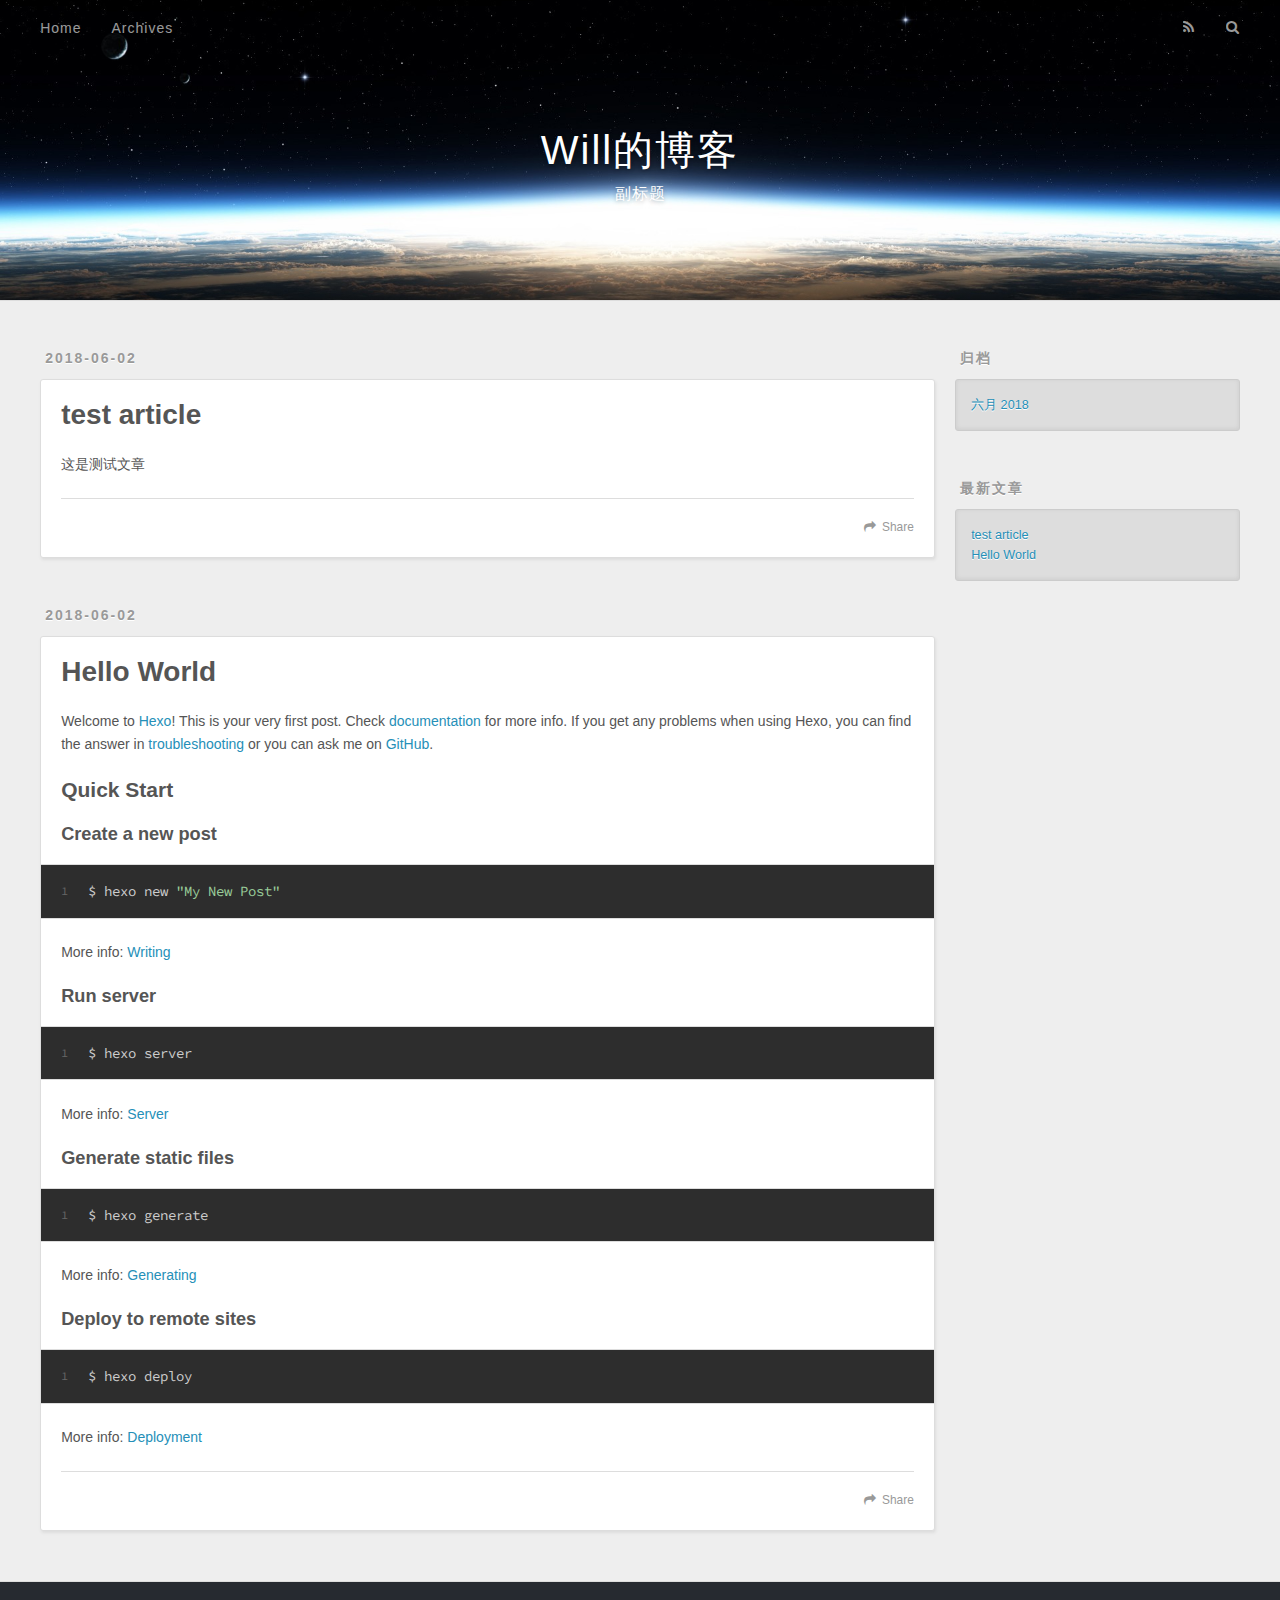
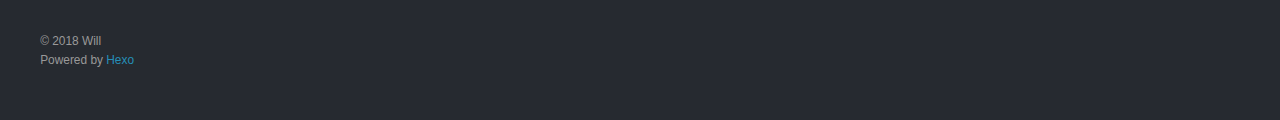
==== index.html @ 6922b7fe "Site updated: 2018-06-02 14:20:09" ====
<!DOCTYPE html>
<html>
<head>
  <meta charset="utf-8">
  
  <title>Will的博客</title>
  <meta name="viewport" content="width=device-width, initial-scale=1, maximum-scale=1">
  <meta name="description" content="网页描述">
<meta property="og:type" content="website">
<meta property="og:title" content="Will的博客">
<meta property="og:url" content="http://yoursite.com/index.html">
<meta property="og:site_name" content="Will的博客">
<meta property="og:description" content="网页描述">
<meta property="og:locale" content="zh-CN">
<meta name="twitter:card" content="summary">
<meta name="twitter:title" content="Will的博客">
<meta name="twitter:description" content="网页描述">
  
    <link rel="alternate" href="/atom.xml" title="Will的博客" type="application/atom+xml">
  
  
    <link rel="icon" href="/favicon.png">
  
  
    <link href="//fonts.googleapis.com/css?family=Source+Code+Pro" rel="stylesheet" type="text/css">
  
  <link rel="stylesheet" href="/css/style.css">
  

</head>

<body>
  <div id="container">
    <div id="wrap">
      <header id="header">
  <div id="banner"></div>
  <div id="header-outer" class="outer">
    <div id="header-title" class="inner">
      <h1 id="logo-wrap">
        <a href="/" id="logo">Will的博客</a>
      </h1>
      
        <h2 id="subtitle-wrap">
          <a href="/" id="subtitle">副标题</a>
        </h2>
      
    </div>
    <div id="header-inner" class="inner">
      <nav id="main-nav">
        <a id="main-nav-toggle" class="nav-icon"></a>
        
          <a class="main-nav-link" href="/">Home</a>
        
          <a class="main-nav-link" href="/archives">Archives</a>
        
      </nav>
      <nav id="sub-nav">
        
          <a id="nav-rss-link" class="nav-icon" href="/atom.xml" title="RSS Feed"></a>
        
        <a id="nav-search-btn" class="nav-icon" title="搜索"></a>
      </nav>
      <div id="search-form-wrap">
        <form action="//google.com/search" method="get" accept-charset="UTF-8" class="search-form"><input type="search" name="q" class="search-form-input" placeholder="Search"><button type="submit" class="search-form-submit">&#xF002;</button><input type="hidden" name="sitesearch" value="http://yoursite.com"></form>
      </div>
    </div>
  </div>
</header>
      <div class="outer">
        <section id="main">
  
    <article id="post-test-article" class="article article-type-post" itemscope itemprop="blogPost">
  <div class="article-meta">
    <a href="/2018/06/02/test-article/" class="article-date">
  <time datetime="2018-06-02T06:15:13.000Z" itemprop="datePublished">2018-06-02</time>
</a>
    
  </div>
  <div class="article-inner">
    
    
      <header class="article-header">
        
  
    <h1 itemprop="name">
      <a class="article-title" href="/2018/06/02/test-article/">test article</a>
    </h1>
  

      </header>
    
    <div class="article-entry" itemprop="articleBody">
      
        <p>这是测试文章</p>

      
    </div>
    <footer class="article-footer">
      <a data-url="http://yoursite.com/2018/06/02/test-article/" data-id="cjhx08mte0000ugdc5eeyc66e" class="article-share-link">Share</a>
      
      
    </footer>
  </div>
  
</article>


  
    <article id="post-hello-world" class="article article-type-post" itemscope itemprop="blogPost">
  <div class="article-meta">
    <a href="/2018/06/02/hello-world/" class="article-date">
  <time datetime="2018-06-02T03:31:31.994Z" itemprop="datePublished">2018-06-02</time>
</a>
    
  </div>
  <div class="article-inner">
    
    
      <header class="article-header">
        
  
    <h1 itemprop="name">
      <a class="article-title" href="/2018/06/02/hello-world/">Hello World</a>
    </h1>
  

      </header>
    
    <div class="article-entry" itemprop="articleBody">
      
        <p>Welcome to <a href="https://hexo.io/" target="_blank" rel="noopener">Hexo</a>! This is your very first post. Check <a href="https://hexo.io/docs/" target="_blank" rel="noopener">documentation</a> for more info. If you get any problems when using Hexo, you can find the answer in <a href="https://hexo.io/docs/troubleshooting.html" target="_blank" rel="noopener">troubleshooting</a> or you can ask me on <a href="https://github.com/hexojs/hexo/issues" target="_blank" rel="noopener">GitHub</a>.</p>
<h2 id="Quick-Start"><a href="#Quick-Start" class="headerlink" title="Quick Start"></a>Quick Start</h2><h3 id="Create-a-new-post"><a href="#Create-a-new-post" class="headerlink" title="Create a new post"></a>Create a new post</h3><figure class="highlight bash"><table><tr><td class="gutter"><pre><span class="line">1</span><br></pre></td><td class="code"><pre><span class="line">$ hexo new <span class="string">"My New Post"</span></span><br></pre></td></tr></table></figure>
<p>More info: <a href="https://hexo.io/docs/writing.html" target="_blank" rel="noopener">Writing</a></p>
<h3 id="Run-server"><a href="#Run-server" class="headerlink" title="Run server"></a>Run server</h3><figure class="highlight bash"><table><tr><td class="gutter"><pre><span class="line">1</span><br></pre></td><td class="code"><pre><span class="line">$ hexo server</span><br></pre></td></tr></table></figure>
<p>More info: <a href="https://hexo.io/docs/server.html" target="_blank" rel="noopener">Server</a></p>
<h3 id="Generate-static-files"><a href="#Generate-static-files" class="headerlink" title="Generate static files"></a>Generate static files</h3><figure class="highlight bash"><table><tr><td class="gutter"><pre><span class="line">1</span><br></pre></td><td class="code"><pre><span class="line">$ hexo generate</span><br></pre></td></tr></table></figure>
<p>More info: <a href="https://hexo.io/docs/generating.html" target="_blank" rel="noopener">Generating</a></p>
<h3 id="Deploy-to-remote-sites"><a href="#Deploy-to-remote-sites" class="headerlink" title="Deploy to remote sites"></a>Deploy to remote sites</h3><figure class="highlight bash"><table><tr><td class="gutter"><pre><span class="line">1</span><br></pre></td><td class="code"><pre><span class="line">$ hexo deploy</span><br></pre></td></tr></table></figure>
<p>More info: <a href="https://hexo.io/docs/deployment.html" target="_blank" rel="noopener">Deployment</a></p>

      
    </div>
    <footer class="article-footer">
      <a data-url="http://yoursite.com/2018/06/02/hello-world/" data-id="cjhx08mtu0001ugdcpdqzlztc" class="article-share-link">Share</a>
      
      
    </footer>
  </div>
  
</article>


  

</section>
        
          <aside id="sidebar">
  
    

  
    

  
    
  
    
  <div class="widget-wrap">
    <h3 class="widget-title">归档</h3>
    <div class="widget">
      <ul class="archive-list"><li class="archive-list-item"><a class="archive-list-link" href="/archives/2018/06/">六月 2018</a></li></ul>
    </div>
  </div>


  
    
  <div class="widget-wrap">
    <h3 class="widget-title">最新文章</h3>
    <div class="widget">
      <ul>
        
          <li>
            <a href="/2018/06/02/test-article/">test article</a>
          </li>
        
          <li>
            <a href="/2018/06/02/hello-world/">Hello World</a>
          </li>
        
      </ul>
    </div>
  </div>

  
</aside>
        
      </div>
      <footer id="footer">
  
  <div class="outer">
    <div id="footer-info" class="inner">
      &copy; 2018 Will<br>
      Powered by <a href="http://hexo.io/" target="_blank">Hexo</a>
    </div>
  </div>
</footer>
    </div>
    <nav id="mobile-nav">
  
    <a href="/" class="mobile-nav-link">Home</a>
  
    <a href="/archives" class="mobile-nav-link">Archives</a>
  
</nav>
    

<script src="//ajax.googleapis.com/ajax/libs/jquery/2.0.3/jquery.min.js"></script>


  <link rel="stylesheet" href="/fancybox/jquery.fancybox.css">
  <script src="/fancybox/jquery.fancybox.pack.js"></script>


<script src="/js/script.js"></script>

  </div>
</body>
</html>
---- css/style.css ----
body {
  width: 100%;
}
body:before,
body:after {
  content: "";
  display: table;
}
body:after {
  clear: both;
}
html,
body,
div,
span,
applet,
object,
iframe,
h1,
h2,
h3,
h4,
h5,
h6,
p,
blockquote,
pre,
a,
abbr,
acronym,
address,
big,
cite,
code,
del,
dfn,
em,
img,
ins,
kbd,
q,
s,
samp,
small,
strike,
strong,
sub,
sup,
tt,
var,
dl,
dt,
dd,
ol,
ul,
li,
fieldset,
form,
label,
legend,
table,
caption,
tbody,
tfoot,
thead,
tr,
th,
td {
  margin: 0;
  padding: 0;
  border: 0;
  outline: 0;
  font-weight: inherit;
  font-style: inherit;
  font-family: inherit;
  font-size: 100%;
  vertical-align: baseline;
}
body {
  line-height: 1;
  color: #000;
  background: #fff;
}
ol,
ul {
  list-style: none;
}
table {
  border-collapse: separate;
  border-spacing: 0;
  vertical-align: middle;
}
caption,
th,
td {
  text-align: left;
  font-weight: normal;
  vertical-align: middle;
}
a img {
  border: none;
}
input,
button {
  margin: 0;
  padding: 0;
}
input::-moz-focus-inner,
button::-moz-focus-inner {
  border: 0;
  padding: 0;
}
@font-face {
  font-family: FontAwesome;
  font-style: normal;
  font-weight: normal;
  src: url("fonts/fontawesome-webfont.eot?v=#4.0.3");
  src: url("fonts/fontawesome-webfont.eot?#iefix&v=#4.0.3") format("embedded-opentype"), url("fonts/fontawesome-webfont.woff?v=#4.0.3") format("woff"), url("fonts/fontawesome-webfont.ttf?v=#4.0.3") format("truetype"), url("fonts/fontawesome-webfont.svg#fontawesomeregular?v=#4.0.3") format("svg");
}
html,
body,
#container {
  height: 100%;
}
body {
  background: #eee;
  font: 14px "Helvetica Neue", Helvetica, Arial, sans-serif;
  -webkit-text-size-adjust: 100%;
}
.outer {
  max-width: 1220px;
  margin: 0 auto;
  padding: 0 20px;
}
.outer:before,
.outer:after {
  content: "";
  display: table;
}
.outer:after {
  clear: both;
}
.inner {
  display: inline;
  float: left;
  width: 98.33333333333333%;
  margin: 0 0.833333333333333%;
}
.left,
.alignleft {
  float: left;
}
.right,
.alignright {
  float: right;
}
.clear {
  clear: both;
}
#container {
  position: relative;
}
.mobile-nav-on {
  overflow: hidden;
}
#wrap {
  height: 100%;
  width: 100%;
  position: absolute;
  top: 0;
  left: 0;
  -webkit-transition: 0.2s ease-out;
  -moz-transition: 0.2s ease-out;
  -ms-transition: 0.2s ease-out;
  transition: 0.2s ease-out;
  z-index: 1;
  background: #eee;
}
.mobile-nav-on #wrap {
  left: 280px;
}
@media screen and (min-width: 768px) {
  #main {
    display: inline;
    float: left;
    width: 73.33333333333333%;
    margin: 0 0.833333333333333%;
  }
}
.article-date,
.article-category-link,
.archive-year,
.widget-title {
  text-decoration: none;
  text-transform: uppercase;
  letter-spacing: 2px;
  color: #999;
  margin-bottom: 1em;
  margin-left: 5px;
  line-height: 1em;
  text-shadow: 0 1px #fff;
  font-weight: bold;
}
.article-inner,
.archive-article-inner {
  background: #fff;
  -webkit-box-shadow: 1px 2px 3px #ddd;
  box-shadow: 1px 2px 3px #ddd;
  border: 1px solid #ddd;
  border-radius: 3px;
}
.article-entry h1,
.widget h1 {
  font-size: 2em;
}
.article-entry h2,
.widget h2 {
  font-size: 1.5em;
}
.article-entry h3,
.widget h3 {
  font-size: 1.3em;
}
.article-entry h4,
.widget h4 {
  font-size: 1.2em;
}
.article-entry h5,
.widget h5 {
  font-size: 1em;
}
.article-entry h6,
.widget h6 {
  font-size: 1em;
  color: #999;
}
.article-entry hr,
.widget hr {
  border: 1px dashed #ddd;
}
.article-entry strong,
.widget strong {
  font-weight: bold;
}
.article-entry em,
.widget em,
.article-entry cite,
.widget cite {
  font-style: italic;
}
.article-entry sup,
.widget sup,
.article-entry sub,
.widget sub {
  font-size: 0.75em;
  line-height: 0;
  position: relative;
  vertical-align: baseline;
}
.article-entry sup,
.widget sup {
  top: -0.5em;
}
.article-entry sub,
.widget sub {
  bottom: -0.2em;
}
.article-entry small,
.widget small {
  font-size: 0.85em;
}
.article-entry acronym,
.widget acronym,
.article-entry abbr,
.widget abbr {
  border-bottom: 1px dotted;
}
.article-entry ul,
.widget ul,
.article-entry ol,
.widget ol,
.article-entry dl,
.widget dl {
  margin: 0 20px;
  line-height: 1.6em;
}
.article-entry ul ul,
.widget ul ul,
.article-entry ol ul,
.widget ol ul,
.article-entry ul ol,
.widget ul ol,
.article-entry ol ol,
.widget ol ol {
  margin-top: 0;
  margin-bottom: 0;
}
.article-entry ul,
.widget ul {
  list-style: disc;
}
.article-entry ol,
.widget ol {
  list-style: decimal;
}
.article-entry dt,
.widget dt {
  font-weight: bold;
}
#header {
  height: 300px;
  position: relative;
  border-bottom: 1px solid #ddd;
}
#header:before,
#header:after {
  content: "";
  position: absolute;
  left: 0;
  right: 0;
  height: 40px;
}
#header:before {
  top: 0;
  background: -webkit-linear-gradient(rgba(0,0,0,0.2), transparent);
  background: -moz-linear-gradient(rgba(0,0,0,0.2), transparent);
  background: -ms-linear-gradient(rgba(0,0,0,0.2), transparent);
  background: linear-gradient(rgba(0,0,0,0.2), transparent);
}
#header:after {
  bottom: 0;
  background: -webkit-linear-gradient(transparent, rgba(0,0,0,0.2));
  background: -moz-linear-gradient(transparent, rgba(0,0,0,0.2));
  background: -ms-linear-gradient(transparent, rgba(0,0,0,0.2));
  background: linear-gradient(transparent, rgba(0,0,0,0.2));
}
#header-outer {
  height: 100%;
  position: relative;
}
#header-inner {
  position: relative;
  overflow: hidden;
}
#banner {
  position: absolute;
  top: 0;
  left: 0;
  width: 100%;
  height: 100%;
  background: url("images/banner.jpg") center #000;
  -webkit-background-size: cover;
  -moz-background-size: cover;
  background-size: cover;
  z-index: -1;
}
#header-title {
  text-align: center;
  height: 40px;
  position: absolute;
  top: 50%;
  left: 0;
  margin-top: -20px;
}
#logo,
#subtitle {
  text-decoration: none;
  color: #fff;
  font-weight: 300;
  text-shadow: 0 1px 4px rgba(0,0,0,0.3);
}
#logo {
  font-size: 40px;
  line-height: 40px;
  letter-spacing: 2px;
}
#subtitle {
  font-size: 16px;
  line-height: 16px;
  letter-spacing: 1px;
}
#subtitle-wrap {
  margin-top: 16px;
}
#main-nav {
  float: left;
  margin-left: -15px;
}
.nav-icon,
.main-nav-link {
  float: left;
  color: #fff;
  opacity: 0.6;
  text-decoration: none;
  text-shadow: 0 1px rgba(0,0,0,0.2);
  -webkit-transition: opacity 0.2s;
  -moz-transition: opacity 0.2s;
  -ms-transition: opacity 0.2s;
  transition: opacity 0.2s;
  display: block;
  padding: 20px 15px;
}
.nav-icon:hover,
.main-nav-link:hover {
  opacity: 1;
}
.nav-icon {
  font-family: FontAwesome;
  text-align: center;
  font-size: 14px;
  width: 14px;
  height: 14px;
  padding: 20px 15px;
  position: relative;
  cursor: pointer;
}
.main-nav-link {
  font-weight: 300;
  letter-spacing: 1px;
}
@media screen and (max-width: 479px) {
  .main-nav-link {
    display: none;
  }
}
#main-nav-toggle {
  display: none;
}
#main-nav-toggle:before {
  content: "\f0c9";
}
@media screen and (max-width: 479px) {
  #main-nav-toggle {
    display: block;
  }
}
#sub-nav {
  float: right;
  margin-right: -15px;
}
#nav-rss-link:before {
  content: "\f09e";
}
#nav-search-btn:before {
  content: "\f002";
}
#search-form-wrap {
  position: absolute;
  top: 15px;
  width: 150px;
  height: 30px;
  right: -150px;
  opacity: 0;
  -webkit-transition: 0.2s ease-out;
  -moz-transition: 0.2s ease-out;
  -ms-transition: 0.2s ease-out;
  transition: 0.2s ease-out;
}
#search-form-wrap.on {
  opacity: 1;
  right: 0;
}
@media screen and (max-width: 479px) {
  #search-form-wrap {
    width: 100%;
    right: -100%;
  }
}
.search-form {
  position: absolute;
  top: 0;
  left: 0;
  right: 0;
  background: #fff;
  padding: 5px 15px;
  border-radius: 15px;
  -webkit-box-shadow: 0 0 10px rgba(0,0,0,0.3);
  box-shadow: 0 0 10px rgba(0,0,0,0.3);
}
.search-form-input {
  border: none;
  background: none;
  color: #555;
  width: 100%;
  font: 13px "Helvetica Neue", Helvetica, Arial, sans-serif;
  outline: none;
}
.search-form-input::-webkit-search-results-decoration,
.search-form-input::-webkit-search-cancel-button {
  -webkit-appearance: none;
}
.search-form-submit {
  position: absolute;
  top: 50%;
  right: 10px;
  margin-top: -7px;
  font: 13px FontAwesome;
  border: none;
  background: none;
  color: #bbb;
  cursor: pointer;
}
.search-form-submit:hover,
.search-form-submit:focus {
  color: #777;
}
.article {
  margin: 50px 0;
}
.article-inner {
  overflow: hidden;
}
.article-meta:before,
.article-meta:after {
  content: "";
  display: table;
}
.article-meta:after {
  clear: both;
}
.article-date {
  float: left;
}
.article-category {
  float: left;
  line-height: 1em;
  color: #ccc;
  text-shadow: 0 1px #fff;
  margin-left: 8px;
}
.article-category:before {
  content: "\2022";
}
.article-category-link {
  margin: 0 12px 1em;
}
.article-header {
  padding: 20px 20px 0;
}
.article-title {
  text-decoration: none;
  font-size: 2em;
  font-weight: bold;
  color: #555;
  line-height: 1.1em;
  -webkit-transition: color 0.2s;
  -moz-transition: color 0.2s;
  -ms-transition: color 0.2s;
  transition: color 0.2s;
}
a.article-title:hover {
  color: #258fb8;
}
.article-entry {
  color: #555;
  padding: 0 20px;
}
.article-entry:before,
.article-entry:after {
  content: "";
  display: table;
}
.article-entry:after {
  clear: both;
}
.article-entry p,
.article-entry table {
  line-height: 1.6em;
  margin: 1.6em 0;
}
.article-entry h1,
.article-entry h2,
.article-entry h3,
.article-entry h4,
.article-entry h5,
.article-entry h6 {
  font-weight: bold;
}
.article-entry h1,
.article-entry h2,
.article-entry h3,
.article-entry h4,
.article-entry h5,
.article-entry h6 {
  line-height: 1.1em;
  margin: 1.1em 0;
}
.article-entry a {
  color: #258fb8;
  text-decoration: none;
}
.article-entry a:hover {
  text-decoration: underline;
}
.article-entry ul,
.article-entry ol,
.article-entry dl {
  margin-top: 1.6em;
  margin-bottom: 1.6em;
}
.article-entry img,
.article-entry video {
  max-width: 100%;
  height: auto;
  display: block;
  margin: auto;
}
.article-entry iframe {
  border: none;
}
.article-entry table {
  width: 100%;
  border-collapse: collapse;
  border-spacing: 0;
}
.article-entry th {
  font-weight: bold;
  border-bottom: 3px solid #ddd;
  padding-bottom: 0.5em;
}
.article-entry td {
  border-bottom: 1px solid #ddd;
  padding: 10px 0;
}
.article-entry blockquote {
  font-family: Georgia, "Times New Roman", serif;
  font-size: 1.4em;
  margin: 1.6em 20px;
  text-align: center;
}
.article-entry blockquote footer {
  font-size: 14px;
  margin: 1.6em 0;
  font-family: "Helvetica Neue", Helvetica, Arial, sans-serif;
}
.article-entry blockquote footer cite:before {
  content: "—";
  padding: 0 0.5em;
}
.article-entry .pullquote {
  text-align: left;
  width: 45%;
  margin: 0;
}
.article-entry .pullquote.left {
  margin-left: 0.5em;
  margin-right: 1em;
}
.article-entry .pullquote.right {
  margin-right: 0.5em;
  margin-left: 1em;
}
.article-entry .caption {
  color: #999;
  display: block;
  font-size: 0.9em;
  margin-top: 0.5em;
  position: relative;
  text-align: center;
}
.article-entry .video-container {
  position: relative;
  padding-top: 56.25%;
  height: 0;
  overflow: hidden;
}
.article-entry .video-container iframe,
.article-entry .video-container object,
.article-entry .video-container embed {
  position: absolute;
  top: 0;
  left: 0;
  width: 100%;
  height: 100%;
  margin-top: 0;
}
.article-more-link a {
  display: inline-block;
  line-height: 1em;
  padding: 6px 15px;
  border-radius: 15px;
  background: #eee;
  color: #999;
  text-shadow: 0 1px #fff;
  text-decoration: none;
}
.article-more-link a:hover {
  background: #258fb8;
  color: #fff;
  text-decoration: none;
  text-shadow: 0 1px #1e7293;
}
.article-footer {
  font-size: 0.85em;
  line-height: 1.6em;
  border-top: 1px solid #ddd;
  padding-top: 1.6em;
  margin: 0 20px 20px;
}
.article-footer:before,
.article-footer:after {
  content: "";
  display: table;
}
.article-footer:after {
  clear: both;
}
.article-footer a {
  color: #999;
  text-decoration: none;
}
.article-footer a:hover {
  color: #555;
}
.article-tag-list-item {
  float: left;
  margin-right: 10px;
}
.article-tag-list-link:before {
  content: "#";
}
.article-comment-link {
  float: right;
}
.article-comment-link:before {
  content: "\f075";
  font-family: FontAwesome;
  padding-right: 8px;
}
.article-share-link {
  cursor: pointer;
  float: right;
  margin-left: 20px;
}
.article-share-link:before {
  content: "\f064";
  font-family: FontAwesome;
  padding-right: 6px;
}
#article-nav {
  position: relative;
}
#article-nav:before,
#article-nav:after {
  content: "";
  display: table;
}
#article-nav:after {
  clear: both;
}
@media screen and (min-width: 768px) {
  #article-nav {
    margin: 50px 0;
  }
  #article-nav:before {
    width: 8px;
    height: 8px;
    position: absolute;
    top: 50%;
    left: 50%;
    margin-top: -4px;
    margin-left: -4px;
    content: "";
    border-radius: 50%;
    background: #ddd;
    -webkit-box-shadow: 0 1px 2px #fff;
    box-shadow: 0 1px 2px #fff;
  }
}
.article-nav-link-wrap {
  text-decoration: none;
  text-shadow: 0 1px #fff;
  color: #999;
  -webkit-box-sizing: border-box;
  -moz-box-sizing: border-box;
  box-sizing: border-box;
  margin-top: 50px;
  text-align: center;
  display: block;
}
.article-nav-link-wrap:hover {
  color: #555;
}
@media screen and (min-width: 768px) {
  .article-nav-link-wrap {
    width: 50%;
    margin-top: 0;
  }
}
@media screen and (min-width: 768px) {
  #article-nav-newer {
    float: left;
    text-align: right;
    padding-right: 20px;
  }
}
@media screen and (min-width: 768px) {
  #article-nav-older {
    float: right;
    text-align: left;
    padding-left: 20px;
  }
}
.article-nav-caption {
  text-transform: uppercase;
  letter-spacing: 2px;
  color: #ddd;
  line-height: 1em;
  font-weight: bold;
}
#article-nav-newer .article-nav-caption {
  margin-right: -2px;
}
.article-nav-title {
  font-size: 0.85em;
  line-height: 1.6em;
  margin-top: 0.5em;
}
.article-share-box {
  position: absolute;
  display: none;
  background: #fff;
  -webkit-box-shadow: 1px 2px 10px rgba(0,0,0,0.2);
  box-shadow: 1px 2px 10px rgba(0,0,0,0.2);
  border-radius: 3px;
  margin-left: -145px;
  overflow: hidden;
  z-index: 1;
}
.article-share-box.on {
  display: block;
}
.article-share-input {
  width: 100%;
  background: none;
  -webkit-box-sizing: border-box;
  -moz-box-sizing: border-box;
  box-sizing: border-box;
  font: 14px "Helvetica Neue", Helvetica, Arial, sans-serif;
  padding: 0 15px;
  color: #555;
  outline: none;
  border: 1px solid #ddd;
  border-radius: 3px 3px 0 0;
  height: 36px;
  line-height: 36px;
}
.article-share-links {
  background: #eee;
}
.article-share-links:before,
.article-share-links:after {
  content: "";
  display: table;
}
.article-share-links:after {
  clear: both;
}
.article-share-twitter,
.article-share-facebook,
.article-share-pinterest,
.article-share-google {
  width: 50px;
  height: 36px;
  display: block;
  float: left;
  position: relative;
  color: #999;
  text-shadow: 0 1px #fff;
}
.article-share-twitter:before,
.article-share-facebook:before,
.article-share-pinterest:before,
.article-share-google:before {
  font-size: 20px;
  font-family: FontAwesome;
  width: 20px;
  height: 20px;
  position: absolute;
  top: 50%;
  left: 50%;
  margin-top: -10px;
  margin-left: -10px;
  text-align: center;
}
.article-share-twitter:hover,
.article-share-facebook:hover,
.article-share-pinterest:hover,
.article-share-google:hover {
  color: #fff;
}
.article-share-twitter:before {
  content: "\f099";
}
.article-share-twitter:hover {
  background: #00aced;
  text-shadow: 0 1px #008abe;
}
.article-share-facebook:before {
  content: "\f09a";
}
.article-share-facebook:hover {
  background: #3b5998;
  text-shadow: 0 1px #2f477a;
}
.article-share-pinterest:before {
  content: "\f0d2";
}
.article-share-pinterest:hover {
  background: #cb2027;
  text-shadow: 0 1px #a21a1f;
}
.article-share-google:before {
  content: "\f0d5";
}
.article-share-google:hover {
  background: #dd4b39;
  text-shadow: 0 1px #be3221;
}
.article-gallery {
  background: #000;
  position: relative;
}
.article-gallery-photos {
  position: relative;
  overflow: hidden;
}
.article-gallery-img {
  display: none;
  max-width: 100%;
}
.article-gallery-img:first-child {
  display: block;
}
.article-gallery-img.loaded {
  position: absolute;
  display: block;
}
.article-gallery-img img {
  display: block;
  max-width: 100%;
  margin: 0 auto;
}
#comments {
  background: #fff;
  -webkit-box-shadow: 1px 2px 3px #ddd;
  box-shadow: 1px 2px 3px #ddd;
  padding: 20px;
  border: 1px solid #ddd;
  border-radius: 3px;
  margin: 50px 0;
}
#comments a {
  color: #258fb8;
}
.archives-wrap {
  margin: 50px 0;
}
.archives:before,
.archives:after {
  content: "";
  display: table;
}
.archives:after {
  clear: both;
}
.archive-year-wrap {
  margin-bottom: 1em;
}
.archives {
  -webkit-column-gap: 10px;
  -moz-column-gap: 10px;
  column-gap: 10px;
}
@media screen and (min-width: 480px) and (max-width: 767px) {
  .archives {
    -webkit-column-count: 2;
    -moz-column-count: 2;
    column-count: 2;
  }
}
@media screen and (min-width: 768px) {
  .archives {
    -webkit-column-count: 3;
    -moz-column-count: 3;
    column-count: 3;
  }
}
.archive-article {
  -webkit-column-break-inside: avoid;
  page-break-inside: avoid;
  overflow: hidden;
  break-inside: avoid-column;
}
.archive-article-inner {
  padding: 10px;
  margin-bottom: 15px;
}
.archive-article-title {
  text-decoration: none;
  font-weight: bold;
  color: #555;
  -webkit-transition: color 0.2s;
  -moz-transition: color 0.2s;
  -ms-transition: color 0.2s;
  transition: color 0.2s;
  line-height: 1.6em;
}
.archive-article-title:hover {
  color: #258fb8;
}
.archive-article-footer {
  margin-top: 1em;
}
.archive-article-date {
  color: #999;
  text-decoration: none;
  font-size: 0.85em;
  line-height: 1em;
  margin-bottom: 0.5em;
  display: block;
}
#page-nav {
  margin: 50px auto;
  background: #fff;
  -webkit-box-shadow: 1px 2px 3px #ddd;
  box-shadow: 1px 2px 3px #ddd;
  border: 1px solid #ddd;
  border-radius: 3px;
  text-align: center;
  color: #999;
  overflow: hidden;
}
#page-nav:before,
#page-nav:after {
  content: "";
  display: table;
}
#page-nav:after {
  clear: both;
}
#page-nav a,
#page-nav span {
  padding: 10px 20px;
  line-height: 1;
  height: 2ex;
}
#page-nav a {
  color: #999;
  text-decoration: none;
}
#page-nav a:hover {
  background: #999;
  color: #fff;
}
#page-nav .prev {
  float: left;
}
#page-nav .next {
  float: right;
}
#page-nav .page-number {
  display: inline-block;
}
@media screen and (max-width: 479px) {
  #page-nav .page-number {
    display: none;
  }
}
#page-nav .current {
  color: #555;
  font-weight: bold;
}
#page-nav .space {
  color: #ddd;
}
#footer {
  background: #262a30;
  padding: 50px 0;
  border-top: 1px solid #ddd;
  color: #999;
}
#footer a {
  color: #258fb8;
  text-decoration: none;
}
#footer a:hover {
  text-decoration: underline;
}
#footer-info {
  line-height: 1.6em;
  font-size: 0.85em;
}
.article-entry pre,
.article-entry .highlight {
  background: #2d2d2d;
  margin: 0 -20px;
  padding: 15px 20px;
  border-style: solid;
  border-color: #ddd;
  border-width: 1px 0;
  overflow: auto;
  color: #ccc;
  line-height: 22.400000000000002px;
}
.article-entry .highlight .gutter pre,
.article-entry .gist .gist-file .gist-data .line-numbers {
  color: #666;
  font-size: 0.85em;
}
.article-entry pre,
.article-entry code {
  font-family: "Source Code Pro", Consolas, Monaco, Menlo, Consolas, monospace;
}
.article-entry code {
  background: #eee;
  text-shadow: 0 1px #fff;
  padding: 0 0.3em;
}
.article-entry pre code {
  background: none;
  text-shadow: none;
  padding: 0;
}
.article-entry .highlight pre {
  border: none;
  margin: 0;
  padding: 0;
}
.article-entry .highlight table {
  margin: 0;
  width: auto;
}
.article-entry .highlight td {
  border: none;
  padding: 0;
}
.article-entry .highlight figcaption {
  font-size: 0.85em;
  color: #999;
  line-height: 1em;
  margin-bottom: 1em;
}
.article-entry .highlight figcaption:before,
.article-entry .highlight figcaption:after {
  content: "";
  display: table;
}
.article-entry .highlight figcaption:after {
  clear: both;
}
.article-entry .highlight figcaption a {
  float: right;
}
.article-entry .highlight .gutter pre {
  text-align: right;
  padding-right: 20px;
}
.article-entry .highlight .line {
  height: 22.400000000000002px;
}
.article-entry .highlight .line.marked {
  background: #515151;
}
.article-entry .gist {
  margin: 0 -20px;
  border-style: solid;
  border-color: #ddd;
  border-width: 1px 0;
  background: #2d2d2d;
  padding: 15px 20px 15px 0;
}
.article-entry .gist .gist-file {
  border: none;
  font-family: "Source Code Pro", Consolas, Monaco, Menlo, Consolas, monospace;
  margin: 0;
}
.article-entry .gist .gist-file .gist-data {
  background: none;
  border: none;
}
.article-entry .gist .gist-file .gist-data .line-numbers {
  background: none;
  border: none;
  padding: 0 20px 0 0;
}
.article-entry .gist .gist-file .gist-data .line-data {
  padding: 0 !important;
}
.article-entry .gist .gist-file .highlight {
  margin: 0;
  padding: 0;
  border: none;
}
.article-entry .gist .gist-file .gist-meta {
  background: #2d2d2d;
  color: #999;
  font: 0.85em "Helvetica Neue", Helvetica, Arial, sans-serif;
  text-shadow: 0 0;
  padding: 0;
  margin-top: 1em;
  margin-left: 20px;
}
.article-entry .gist .gist-file .gist-meta a {
  color: #258fb8;
  font-weight: normal;
}
.article-entry .gist .gist-file .gist-meta a:hover {
  text-decoration: underline;
}
pre .comment,
pre .title {
  color: #999;
}
pre .variable,
pre .attribute,
pre .tag,
pre .regexp,
pre .ruby .constant,
pre .xml .tag .title,
pre .xml .pi,
pre .xml .doctype,
pre .html .doctype,
pre .css .id,
pre .css .class,
pre .css .pseudo {
  color: #f2777a;
}
pre .number,
pre .preprocessor,
pre .built_in,
pre .literal,
pre .params,
pre .constant {
  color: #f99157;
}
pre .class,
pre .ruby .class .title,
pre .css .rules .attribute {
  color: #9c9;
}
pre .string,
pre .value,
pre .inheritance,
pre .header,
pre .ruby .symbol,
pre .xml .cdata {
  color: #9c9;
}
pre .css .hexcolor {
  color: #6cc;
}
pre .function,
pre .python .decorator,
pre .python .title,
pre .ruby .function .title,
pre .ruby .title .keyword,
pre .perl .sub,
pre .javascript .title,
pre .coffeescript .title {
  color: #69c;
}
pre .keyword,
pre .javascript .function {
  color: #c9c;
}
@media screen and (max-width: 479px) {
  #mobile-nav {
    position: absolute;
    top: 0;
    left: 0;
    width: 280px;
    height: 100%;
    background: #191919;
    border-right: 1px solid #fff;
  }
}
@media screen and (max-width: 479px) {
  .mobile-nav-link {
    display: block;
    color: #999;
    text-decoration: none;
    padding: 15px 20px;
    font-weight: bold;
  }
  .mobile-nav-link:hover {
    color: #fff;
  }
}
@media screen and (min-width: 768px) {
  #sidebar {
    display: inline;
    float: left;
    width: 23.333333333333332%;
    margin: 0 0.833333333333333%;
  }
}
.widget-wrap {
  margin: 50px 0;
}
.widget {
  color: #777;
  text-shadow: 0 1px #fff;
  background: #ddd;
  -webkit-box-shadow: 0 -1px 4px #ccc inset;
  box-shadow: 0 -1px 4px #ccc inset;
  border: 1px solid #ccc;
  padding: 15px;
  border-radius: 3px;
}
.widget a {
  color: #258fb8;
  text-decoration: none;
}
.widget a:hover {
  text-decoration: underline;
}
.widget ul ul,
.widget ol ul,
.widget dl ul,
.widget ul ol,
.widget ol ol,
.widget dl ol,
.widget ul dl,
.widget ol dl,
.widget dl dl {
  margin-left: 15px;
  list-style: disc;
}
.widget {
  line-height: 1.6em;
  word-wrap: break-word;
  font-size: 0.9em;
}
.widget ul,
.widget ol {
  list-style: none;
  margin: 0;
}
.widget ul ul,
.widget ol ul,
.widget ul ol,
.widget ol ol {
  margin: 0 20px;
}
.widget ul ul,
.widget ol ul {
  list-style: disc;
}
.widget ul ol,
.widget ol ol {
  list-style: decimal;
}
.category-list-count,
.tag-list-count,
.archive-list-count {
  padding-left: 5px;
  color: #999;
  font-size: 0.85em;
}
.category-list-count:before,
.tag-list-count:before,
.archive-list-count:before {
  content: "(";
}
.category-list-count:after,
.tag-list-count:after,
.archive-list-count:after {
  content: ")";
}
.tagcloud a {
  margin-right: 5px;
  display: inline-block;
}
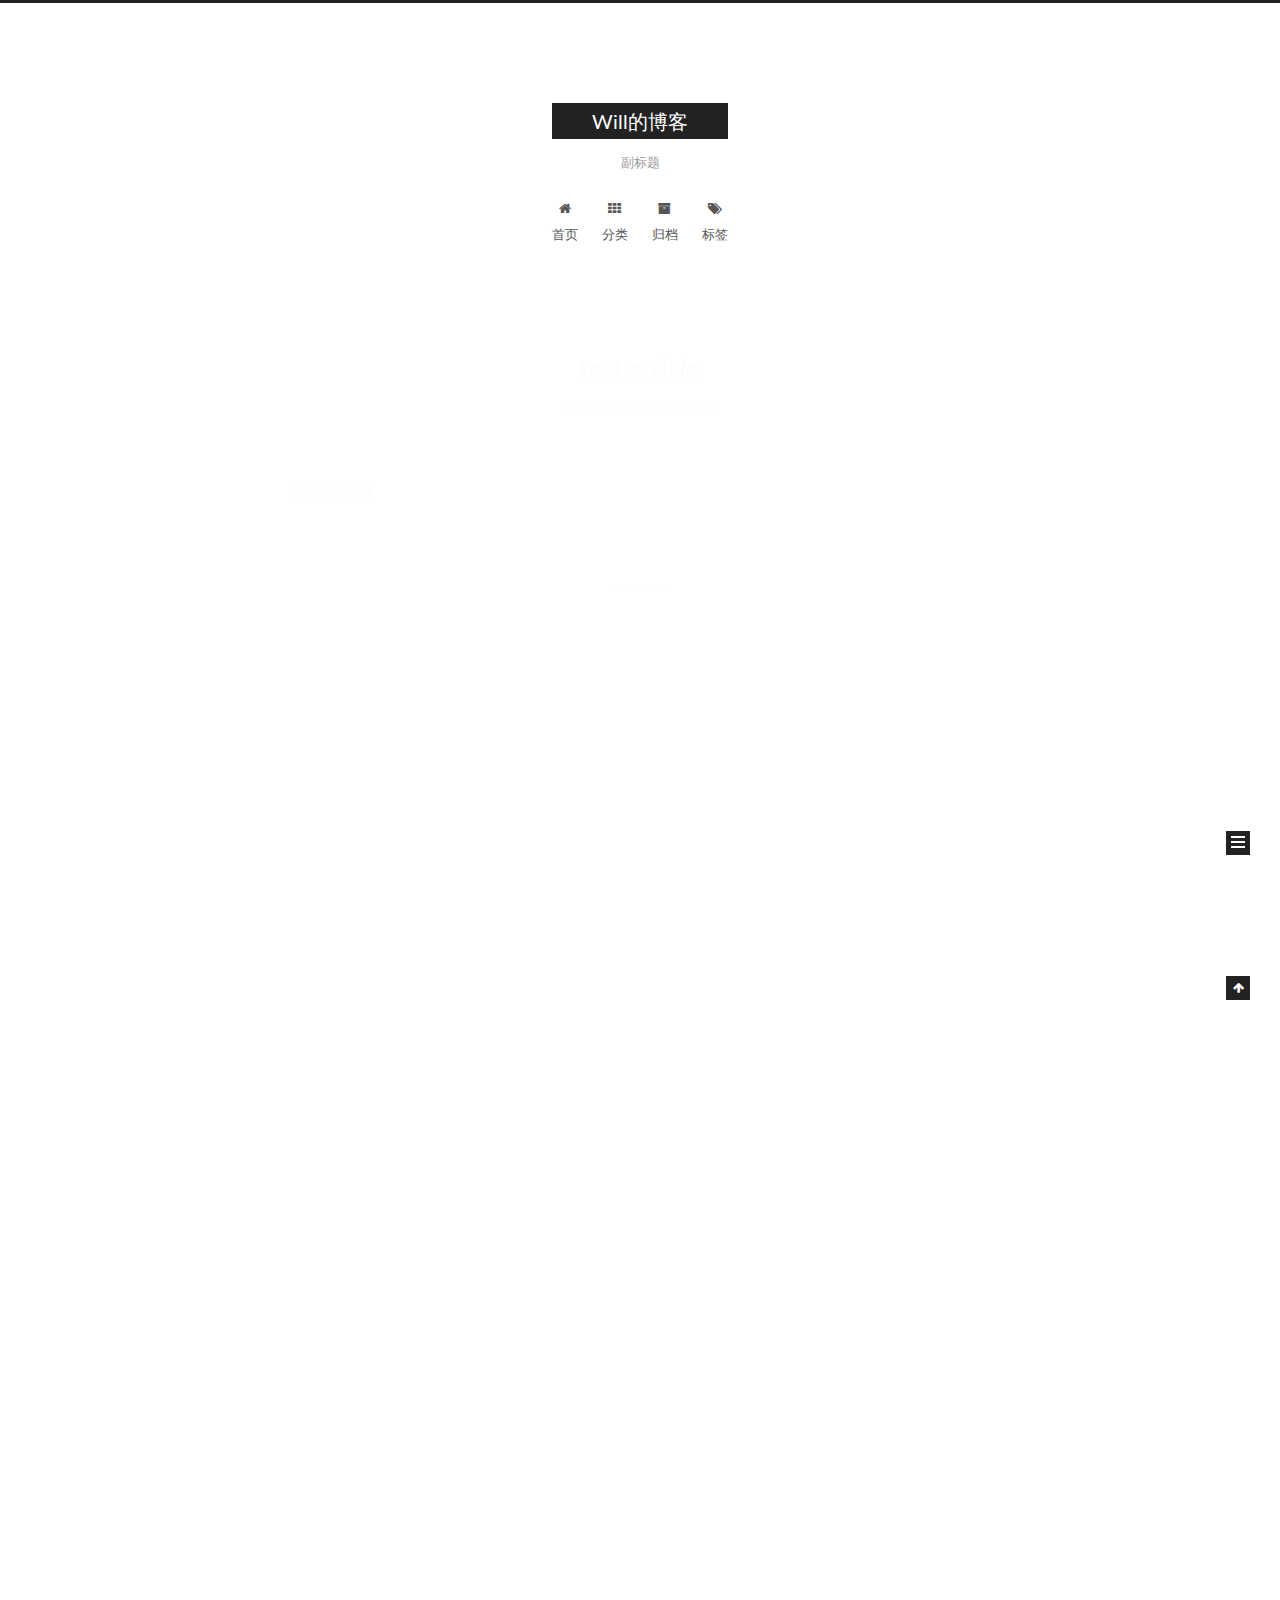
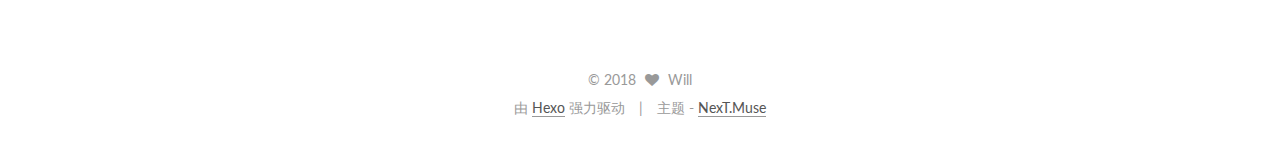
==== commit 4c8e9d8b: "Site updated: 2018-06-02 17:23:27" ====
--- a/index.html
+++ b/index.html
@@ -1,134 +1,490 @@
 <!DOCTYPE html>
-<html>
+
+
+
+  
+
+
+<html class="theme-next muse use-motion" lang="zh-Hans">
 <head>
-  <meta charset="utf-8">
-  
-  <title>Will的博客</title>
-  <meta name="viewport" content="width=device-width, initial-scale=1, maximum-scale=1">
-  <meta name="description" content="网页描述">
+  <meta charset="UTF-8"/>
+<meta http-equiv="X-UA-Compatible" content="IE=edge" />
+<meta name="viewport" content="width=device-width, initial-scale=1, maximum-scale=1"/>
+<meta name="theme-color" content="#222">
+
+
+
+
+
+
+
+
+
+<meta http-equiv="Cache-Control" content="no-transform" />
+<meta http-equiv="Cache-Control" content="no-siteapp" />
+
+
+
+
+
+
+
+
+
+
+
+
+
+
+
+  
+  
+  <link href="/lib/fancybox/source/jquery.fancybox.css?v=2.1.5" rel="stylesheet" type="text/css" />
+
+
+
+
+  
+  
+  
+  
+
+  
+    
+    
+  
+
+  
+
+  
+
+  
+
+  
+
+  
+    
+    
+    <link href="//fonts.googleapis.com/css?family=Lato:300,300italic,400,400italic,700,700italic&subset=latin,latin-ext" rel="stylesheet" type="text/css">
+  
+
+
+
+
+
+
+<link href="/lib/font-awesome/css/font-awesome.min.css?v=4.6.2" rel="stylesheet" type="text/css" />
+
+<link href="/css/main.css?v=5.1.2" rel="stylesheet" type="text/css" />
+
+
+  <meta name="keywords" content="Hexo, NexT" />
+
+
+
+
+
+
+
+
+  <link rel="shortcut icon" type="image/x-icon" href="/favicon.ico?v=5.1.2" />
+
+
+
+
+
+
+<meta name="description" content="网页描述">
 <meta property="og:type" content="website">
 <meta property="og:title" content="Will的博客">
 <meta property="og:url" content="http://yoursite.com/index.html">
 <meta property="og:site_name" content="Will的博客">
 <meta property="og:description" content="网页描述">
-<meta property="og:locale" content="zh-CN">
+<meta property="og:locale" content="zh-Hans">
 <meta name="twitter:card" content="summary">
 <meta name="twitter:title" content="Will的博客">
 <meta name="twitter:description" content="网页描述">
-  
-    <link rel="alternate" href="/atom.xml" title="Will的博客" type="application/atom+xml">
-  
-  
-    <link rel="icon" href="/favicon.png">
-  
-  
-    <link href="//fonts.googleapis.com/css?family=Source+Code+Pro" rel="stylesheet" type="text/css">
-  
-  <link rel="stylesheet" href="/css/style.css">
-  
+
+
+
+<script type="text/javascript" id="hexo.configurations">
+  var NexT = window.NexT || {};
+  var CONFIG = {
+    root: '/',
+    scheme: 'Muse',
+    sidebar: {"position":"left","display":"post","offset":12,"offset_float":12,"b2t":false,"scrollpercent":false,"onmobile":false},
+    fancybox: true,
+    tabs: true,
+    motion: true,
+    duoshuo: {
+      userId: '0',
+      author: '博主'
+    },
+    algolia: {
+      applicationID: '',
+      apiKey: '',
+      indexName: '',
+      hits: {"per_page":10},
+      labels: {"input_placeholder":"Search for Posts","hits_empty":"We didn't find any results for the search: ${query}","hits_stats":"${hits} results found in ${time} ms"}
+    }
+  };
+</script>
+
+
+
+  <link rel="canonical" href="http://yoursite.com/"/>
+
+
+
+
+
+  <title>Will的博客</title>
+  
+
+
+
+
+
+
+
+
+
+
+
+
+
 
 </head>
 
-<body>
-  <div id="container">
-    <div id="wrap">
-      <header id="header">
-  <div id="banner"></div>
-  <div id="header-outer" class="outer">
-    <div id="header-title" class="inner">
-      <h1 id="logo-wrap">
-        <a href="/" id="logo">Will的博客</a>
-      </h1>
-      
-        <h2 id="subtitle-wrap">
-          <a href="/" id="subtitle">副标题</a>
-        </h2>
-      
+<body itemscope itemtype="http://schema.org/WebPage" lang="zh-Hans">
+
+  
+  
+    
+  
+
+  <div class="container sidebar-position-left 
+   page-home 
+ ">
+    <div class="headband"></div>
+
+    <header id="header" class="header" itemscope itemtype="http://schema.org/WPHeader">
+      <div class="header-inner"><div class="site-brand-wrapper">
+  <div class="site-meta ">
+    
+
+    <div class="custom-logo-site-title">
+      <a href="/"  class="brand" rel="start">
+        <span class="logo-line-before"><i></i></span>
+        <span class="site-title">Will的博客</span>
+        <span class="logo-line-after"><i></i></span>
+      </a>
     </div>
-    <div id="header-inner" class="inner">
-      <nav id="main-nav">
-        <a id="main-nav-toggle" class="nav-icon"></a>
-        
-          <a class="main-nav-link" href="/">Home</a>
-        
-          <a class="main-nav-link" href="/archives">Archives</a>
-        
-      </nav>
-      <nav id="sub-nav">
-        
-          <a id="nav-rss-link" class="nav-icon" href="/atom.xml" title="RSS Feed"></a>
-        
-        <a id="nav-search-btn" class="nav-icon" title="搜索"></a>
-      </nav>
-      <div id="search-form-wrap">
-        <form action="//google.com/search" method="get" accept-charset="UTF-8" class="search-form"><input type="search" name="q" class="search-form-input" placeholder="Search"><button type="submit" class="search-form-submit">&#xF002;</button><input type="hidden" name="sitesearch" value="http://yoursite.com"></form>
-      </div>
+      
+        <p class="site-subtitle">副标题</p>
+      
+  </div>
+
+  <div class="site-nav-toggle">
+    <button>
+      <span class="btn-bar"></span>
+      <span class="btn-bar"></span>
+      <span class="btn-bar"></span>
+    </button>
+  </div>
+</div>
+
+<nav class="site-nav">
+  
+
+  
+    <ul id="menu" class="menu">
+      
+        
+        <li class="menu-item menu-item-home">
+          <a href="/" rel="section">
+            
+              <i class="menu-item-icon fa fa-fw fa-home"></i> <br />
+            
+            首页
+          </a>
+        </li>
+      
+        
+        <li class="menu-item menu-item-categories">
+          <a href="/categories/" rel="section">
+            
+              <i class="menu-item-icon fa fa-fw fa-th"></i> <br />
+            
+            分类
+          </a>
+        </li>
+      
+        
+        <li class="menu-item menu-item-archives">
+          <a href="/archives/" rel="section">
+            
+              <i class="menu-item-icon fa fa-fw fa-archive"></i> <br />
+            
+            归档
+          </a>
+        </li>
+      
+        
+        <li class="menu-item menu-item-tags">
+          <a href="/tags/" rel="section">
+            
+              <i class="menu-item-icon fa fa-fw fa-tags"></i> <br />
+            
+            标签
+          </a>
+        </li>
+      
+
+      
+    </ul>
+  
+
+  
+</nav>
+
+
+
+ </div>
+    </header>
+
+    <main id="main" class="main">
+      <div class="main-inner">
+        <div class="content-wrap">
+          <div id="content" class="content">
+            
+  <section id="posts" class="posts-expand">
+    
+      
+
+  
+
+  
+  
+  
+
+  <article class="post post-type-normal" itemscope itemtype="http://schema.org/Article">
+  
+  
+  
+  <div class="post-block">
+    <link itemprop="mainEntityOfPage" href="http://yoursite.com/2018/06/02/test-article/">
+
+    <span hidden itemprop="author" itemscope itemtype="http://schema.org/Person">
+      <meta itemprop="name" content="Will">
+      <meta itemprop="description" content="">
+      <meta itemprop="image" content="/images/avatar.gif">
+    </span>
+
+    <span hidden itemprop="publisher" itemscope itemtype="http://schema.org/Organization">
+      <meta itemprop="name" content="Will的博客">
+    </span>
+
+    
+      <header class="post-header">
+
+        
+        
+          <h1 class="post-title" itemprop="name headline">
+                
+                <a class="post-title-link" href="/2018/06/02/test-article/" itemprop="url">test article</a></h1>
+        
+
+        <div class="post-meta">
+          <span class="post-time">
+            
+              <span class="post-meta-item-icon">
+                <i class="fa fa-calendar-o"></i>
+              </span>
+              
+                <span class="post-meta-item-text">发表于</span>
+              
+              <time title="创建于" itemprop="dateCreated datePublished" datetime="2018-06-02T14:15:13+08:00">
+                2018-06-02
+              </time>
+            
+
+            
+
+            
+          </span>
+
+          
+
+          
+            
+              <span class="post-comments-count">
+                <span class="post-meta-divider">|</span>
+                <span class="post-meta-item-icon">
+                  <i class="fa fa-comment-o"></i>
+                </span>
+                <a href="/2018/06/02/test-article/#comments" itemprop="discussionUrl">
+                  <span class="post-comments-count ds-thread-count" data-thread-key="2018/06/02/test-article/" itemprop="commentCount"></span>
+                </a>
+              </span>
+            
+          
+
+          
+          
+
+          
+
+          
+
+          
+
+        </div>
+      </header>
+    
+
+    
+    
+    
+    <div class="post-body" itemprop="articleBody">
+
+      
+      
+
+      
+        
+          
+            <p>这是测试文章</p>
+
+          
+        
+      
     </div>
-  </div>
-</header>
-      <div class="outer">
-        <section id="main">
-  
-    <article id="post-test-article" class="article article-type-post" itemscope itemprop="blogPost">
-  <div class="article-meta">
-    <a href="/2018/06/02/test-article/" class="article-date">
-  <time datetime="2018-06-02T06:15:13.000Z" itemprop="datePublished">2018-06-02</time>
-</a>
-    
-  </div>
-  <div class="article-inner">
-    
-    
-      <header class="article-header">
-        
-  
-    <h1 itemprop="name">
-      <a class="article-title" href="/2018/06/02/test-article/">test article</a>
-    </h1>
-  
-
-      </header>
-    
-    <div class="article-entry" itemprop="articleBody">
-      
-        <p>这是测试文章</p>
-
-      
-    </div>
-    <footer class="article-footer">
-      <a data-url="http://yoursite.com/2018/06/02/test-article/" data-id="cjhx08mte0000ugdc5eeyc66e" class="article-share-link">Share</a>
-      
+    
+    
+    
+
+    
+
+    
+
+    
+
+    <footer class="post-footer">
+      
+
+      
+
+      
+
+      
+      
+        <div class="post-eof"></div>
       
     </footer>
   </div>
   
-</article>
-
-
-  
-    <article id="post-hello-world" class="article article-type-post" itemscope itemprop="blogPost">
-  <div class="article-meta">
-    <a href="/2018/06/02/hello-world/" class="article-date">
-  <time datetime="2018-06-02T03:31:31.994Z" itemprop="datePublished">2018-06-02</time>
-</a>
-    
-  </div>
-  <div class="article-inner">
-    
-    
-      <header class="article-header">
-        
-  
-    <h1 itemprop="name">
-      <a class="article-title" href="/2018/06/02/hello-world/">Hello World</a>
-    </h1>
-  
-
+  
+  
+  </article>
+
+
+    
+      
+
+  
+
+  
+  
+  
+
+  <article class="post post-type-normal" itemscope itemtype="http://schema.org/Article">
+  
+  
+  
+  <div class="post-block">
+    <link itemprop="mainEntityOfPage" href="http://yoursite.com/2018/06/02/hello-world/">
+
+    <span hidden itemprop="author" itemscope itemtype="http://schema.org/Person">
+      <meta itemprop="name" content="Will">
+      <meta itemprop="description" content="">
+      <meta itemprop="image" content="/images/avatar.gif">
+    </span>
+
+    <span hidden itemprop="publisher" itemscope itemtype="http://schema.org/Organization">
+      <meta itemprop="name" content="Will的博客">
+    </span>
+
+    
+      <header class="post-header">
+
+        
+        
+          <h1 class="post-title" itemprop="name headline">
+                
+                <a class="post-title-link" href="/2018/06/02/hello-world/" itemprop="url">Hello World</a></h1>
+        
+
+        <div class="post-meta">
+          <span class="post-time">
+            
+              <span class="post-meta-item-icon">
+                <i class="fa fa-calendar-o"></i>
+              </span>
+              
+                <span class="post-meta-item-text">发表于</span>
+              
+              <time title="创建于" itemprop="dateCreated datePublished" datetime="2018-06-02T11:31:31+08:00">
+                2018-06-02
+              </time>
+            
+
+            
+
+            
+          </span>
+
+          
+
+          
+            
+              <span class="post-comments-count">
+                <span class="post-meta-divider">|</span>
+                <span class="post-meta-item-icon">
+                  <i class="fa fa-comment-o"></i>
+                </span>
+                <a href="/2018/06/02/hello-world/#comments" itemprop="discussionUrl">
+                  <span class="post-comments-count ds-thread-count" data-thread-key="2018/06/02/hello-world/" itemprop="commentCount"></span>
+                </a>
+              </span>
+            
+          
+
+          
+          
+
+          
+
+          
+
+          
+
+        </div>
       </header>
     
-    <div class="article-entry" itemprop="articleBody">
-      
-        <p>Welcome to <a href="https://hexo.io/" target="_blank" rel="noopener">Hexo</a>! This is your very first post. Check <a href="https://hexo.io/docs/" target="_blank" rel="noopener">documentation</a> for more info. If you get any problems when using Hexo, you can find the answer in <a href="https://hexo.io/docs/troubleshooting.html" target="_blank" rel="noopener">troubleshooting</a> or you can ask me on <a href="https://github.com/hexojs/hexo/issues" target="_blank" rel="noopener">GitHub</a>.</p>
+
+    
+    
+    
+    <div class="post-body" itemprop="articleBody">
+
+      
+      
+
+      
+        
+          
+            <p>Welcome to <a href="https://hexo.io/" target="_blank" rel="noopener">Hexo</a>! This is your very first post. Check <a href="https://hexo.io/docs/" target="_blank" rel="noopener">documentation</a> for more info. If you get any problems when using Hexo, you can find the answer in <a href="https://hexo.io/docs/troubleshooting.html" target="_blank" rel="noopener">troubleshooting</a> or you can ask me on <a href="https://github.com/hexojs/hexo/issues" target="_blank" rel="noopener">GitHub</a>.</p>
 <h2 id="Quick-Start"><a href="#Quick-Start" class="headerlink" title="Quick Start"></a>Quick Start</h2><h3 id="Create-a-new-post"><a href="#Create-a-new-post" class="headerlink" title="Create a new post"></a>Create a new post</h3><figure class="highlight bash"><table><tr><td class="gutter"><pre><span class="line">1</span><br></pre></td><td class="code"><pre><span class="line">$ hexo new <span class="string">"My New Post"</span></span><br></pre></td></tr></table></figure>
 <p>More info: <a href="https://hexo.io/docs/writing.html" target="_blank" rel="noopener">Writing</a></p>
 <h3 id="Run-server"><a href="#Run-server" class="headerlink" title="Run server"></a>Run server</h3><figure class="highlight bash"><table><tr><td class="gutter"><pre><span class="line">1</span><br></pre></td><td class="code"><pre><span class="line">$ hexo server</span><br></pre></td></tr></table></figure>
@@ -138,92 +494,353 @@
 <h3 id="Deploy-to-remote-sites"><a href="#Deploy-to-remote-sites" class="headerlink" title="Deploy to remote sites"></a>Deploy to remote sites</h3><figure class="highlight bash"><table><tr><td class="gutter"><pre><span class="line">1</span><br></pre></td><td class="code"><pre><span class="line">$ hexo deploy</span><br></pre></td></tr></table></figure>
 <p>More info: <a href="https://hexo.io/docs/deployment.html" target="_blank" rel="noopener">Deployment</a></p>
 
+          
+        
       
     </div>
-    <footer class="article-footer">
-      <a data-url="http://yoursite.com/2018/06/02/hello-world/" data-id="cjhx08mtu0001ugdcpdqzlztc" class="article-share-link">Share</a>
-      
+    
+    
+    
+
+    
+
+    
+
+    
+
+    <footer class="post-footer">
+      
+
+      
+
+      
+
+      
+      
+        <div class="post-eof"></div>
       
     </footer>
   </div>
   
-</article>
-
-
-  
-
-</section>
-        
-          <aside id="sidebar">
-  
-    
-
-  
-    
-
-  
-    
-  
-    
-  <div class="widget-wrap">
-    <h3 class="widget-title">归档</h3>
-    <div class="widget">
-      <ul class="archive-list"><li class="archive-list-item"><a class="archive-list-link" href="/archives/2018/06/">六月 2018</a></li></ul>
+  
+  
+  </article>
+
+
+    
+  </section>
+
+  
+
+
+          </div>
+          
+
+
+          
+
+        </div>
+        
+          
+  
+  <div class="sidebar-toggle">
+    <div class="sidebar-toggle-line-wrap">
+      <span class="sidebar-toggle-line sidebar-toggle-line-first"></span>
+      <span class="sidebar-toggle-line sidebar-toggle-line-middle"></span>
+      <span class="sidebar-toggle-line sidebar-toggle-line-last"></span>
     </div>
   </div>
 
-
-  
-    
-  <div class="widget-wrap">
-    <h3 class="widget-title">最新文章</h3>
-    <div class="widget">
-      <ul>
-        
-          <li>
-            <a href="/2018/06/02/test-article/">test article</a>
-          </li>
-        
-          <li>
-            <a href="/2018/06/02/hello-world/">Hello World</a>
-          </li>
-        
-      </ul>
+  <aside id="sidebar" class="sidebar">
+    
+    <div class="sidebar-inner">
+
+      
+
+      
+
+      <section class="site-overview sidebar-panel sidebar-panel-active">
+        <div class="site-author motion-element" itemprop="author" itemscope itemtype="http://schema.org/Person">
+          <img class="site-author-image" itemprop="image"
+               src="/images/avatar.gif"
+               alt="Will" />
+          <p class="site-author-name" itemprop="name">Will</p>
+           
+              <p class="site-description motion-element" itemprop="description">网页描述</p>
+          
+        </div>
+        <nav class="site-state motion-element">
+
+          
+            <div class="site-state-item site-state-posts">
+              <a href="/archives/">
+                <span class="site-state-item-count">2</span>
+                <span class="site-state-item-name">日志</span>
+              </a>
+            </div>
+          
+
+          
+
+          
+
+        </nav>
+
+        
+
+        <div class="links-of-author motion-element">
+          
+            
+              <span class="links-of-author-item">
+                <a href="your-github-url" target="_blank" title="GitHub">
+                  
+                    <i class="fa fa-fw fa-github"></i>
+                  
+                    
+                      GitHub
+                    
+                </a>
+              </span>
+            
+              <span class="links-of-author-item">
+                <a href="your-twitter-url" target="_blank" title="Twitter">
+                  
+                    <i class="fa fa-fw fa-twitter"></i>
+                  
+                    
+                      Twitter
+                    
+                </a>
+              </span>
+            
+              <span class="links-of-author-item">
+                <a href="your-weibo-url" target="_blank" title="Weibo">
+                  
+                    <i class="fa fa-fw fa-weibo"></i>
+                  
+                    
+                      Weibo
+                    
+                </a>
+              </span>
+            
+              <span class="links-of-author-item">
+                <a href="your-douban-url" target="_blank" title="DouBan">
+                  
+                    <i class="fa fa-fw fa-globe"></i>
+                  
+                    
+                      DouBan
+                    
+                </a>
+              </span>
+            
+              <span class="links-of-author-item">
+                <a href="your-zhihu-url" target="_blank" title="ZhiHu">
+                  
+                    <i class="fa fa-fw fa-globe"></i>
+                  
+                    
+                      ZhiHu
+                    
+                </a>
+              </span>
+            
+          
+        </div>
+
+        
+        
+
+        
+        
+
+        
+
+
+      </section>
+
+      
+
+      
+
     </div>
+  </aside>
+
+
+        
+      </div>
+    </main>
+
+    <footer id="footer" class="footer">
+      <div class="footer-inner">
+        <div class="copyright" >
+  
+  &copy; 
+  <span itemprop="copyrightYear">2018</span>
+  <span class="with-love">
+    <i class="fa fa-heart"></i>
+  </span>
+  <span class="author" itemprop="copyrightHolder">Will</span>
+</div>
+
+
+<div class="powered-by">
+  由 <a class="theme-link" href="https://hexo.io">Hexo</a> 强力驱动
+</div>
+
+<div class="theme-info">
+  主题 -
+  <a class="theme-link" href="https://github.com/iissnan/hexo-theme-next">
+    NexT.Muse
+  </a>
+</div>
+
+
+        
+
+        
+      </div>
+    </footer>
+
+    
+      <div class="back-to-top">
+        <i class="fa fa-arrow-up"></i>
+        
+      </div>
+    
+
   </div>
 
   
-</aside>
-        
-      </div>
-      <footer id="footer">
-  
-  <div class="outer">
-    <div id="footer-info" class="inner">
-      &copy; 2018 Will<br>
-      Powered by <a href="http://hexo.io/" target="_blank">Hexo</a>
-    </div>
-  </div>
-</footer>
-    </div>
-    <nav id="mobile-nav">
-  
-    <a href="/" class="mobile-nav-link">Home</a>
-  
-    <a href="/archives" class="mobile-nav-link">Archives</a>
-  
-</nav>
-    
-
-<script src="//ajax.googleapis.com/ajax/libs/jquery/2.0.3/jquery.min.js"></script>
-
-
-  <link rel="stylesheet" href="/fancybox/jquery.fancybox.css">
-  <script src="/fancybox/jquery.fancybox.pack.js"></script>
-
-
-<script src="/js/script.js"></script>
-
-  </div>
+
+<script type="text/javascript">
+  if (Object.prototype.toString.call(window.Promise) !== '[object Function]') {
+    window.Promise = null;
+  }
+</script>
+
+
+
+
+
+
+
+
+
+  
+
+
+
+
+
+
+
+
+
+
+
+
+  
+  <script type="text/javascript" src="/lib/jquery/index.js?v=2.1.3"></script>
+
+  
+  <script type="text/javascript" src="/lib/fastclick/lib/fastclick.min.js?v=1.0.6"></script>
+
+  
+  <script type="text/javascript" src="/lib/jquery_lazyload/jquery.lazyload.js?v=1.9.7"></script>
+
+  
+  <script type="text/javascript" src="/lib/velocity/velocity.min.js?v=1.2.1"></script>
+
+  
+  <script type="text/javascript" src="/lib/velocity/velocity.ui.min.js?v=1.2.1"></script>
+
+  
+  <script type="text/javascript" src="/lib/fancybox/source/jquery.fancybox.pack.js?v=2.1.5"></script>
+
+
+  
+
+
+  <script type="text/javascript" src="/js/src/utils.js?v=5.1.2"></script>
+
+  <script type="text/javascript" src="/js/src/motion.js?v=5.1.2"></script>
+
+
+
+  
+  
+
+  
+    <script type="text/javascript" src="/js/src/scrollspy.js?v=5.1.2"></script>
+<script type="text/javascript" src="/js/src/post-details.js?v=5.1.2"></script>
+
+  
+
+  
+
+
+  <script type="text/javascript" src="/js/src/bootstrap.js?v=5.1.2"></script>
+
+
+
+  
+
+  
+    
+  
+
+  <script type="text/javascript">
+    var duoshuoQuery = {short_name:"your-duoshuo-shortname"};
+    (function() {
+      var ds = document.createElement('script');
+      ds.type = 'text/javascript';ds.async = true;
+      ds.id = 'duoshuo-script';
+      ds.src = (document.location.protocol == 'https:' ? 'https:' : 'http:') + '//static.duoshuo.com/embed.js';
+      ds.charset = 'UTF-8';
+      (document.getElementsByTagName('head')[0]
+      || document.getElementsByTagName('body')[0]).appendChild(ds);
+    })();
+  </script>
+
+  
+    
+    
+    <script src="/lib/ua-parser-js/dist/ua-parser.min.js?v=0.7.9"></script>
+    <script src="/js/src/hook-duoshuo.js"></script>
+  
+
+
+
+
+
+
+
+
+
+
+
+
+
+
+  
+
+
+
+
+
+  
+
+  
+
+  
+
+  
+
+  
+
+  
+
 </body>
-</html>+</html>
--- a/css/main.css
+++ b/css/main.css
@@ -0,0 +1,2648 @@
+/* normalize.css v3.0.2 | MIT License | git.io/normalize */
+html {
+  font-family: sans-serif; /* 1 */
+  -ms-text-size-adjust: 100%; /* 2 */
+  -webkit-text-size-adjust: 100%; /* 2 */
+}
+body {
+  margin: 0;
+}
+article,
+aside,
+details,
+figcaption,
+figure,
+footer,
+header,
+hgroup,
+main,
+menu,
+nav,
+section,
+summary {
+  display: block;
+}
+audio,
+canvas,
+progress,
+video {
+  display: inline-block; /* 1 */
+  vertical-align: baseline; /* 2 */
+}
+audio:not([controls]) {
+  display: none;
+  height: 0;
+}
+[hidden],
+template {
+  display: none;
+}
+a {
+  background-color: transparent;
+}
+a:active,
+a:hover {
+  outline: 0;
+}
+abbr[title] {
+  border-bottom: 1px dotted;
+}
+b,
+strong {
+  font-weight: bold;
+}
+dfn {
+  font-style: italic;
+}
+h1 {
+  font-size: 2em;
+  margin: 0.67em 0;
+}
+mark {
+  background: #ff0;
+  color: #000;
+}
+small {
+  font-size: 80%;
+}
+sub,
+sup {
+  font-size: 75%;
+  line-height: 0;
+  position: relative;
+  vertical-align: baseline;
+}
+sup {
+  top: -0.5em;
+}
+sub {
+  bottom: -0.25em;
+}
+img {
+  border: 0;
+}
+svg:not(:root) {
+  overflow: hidden;
+}
+figure {
+  margin: 1em 40px;
+}
+hr {
+  -moz-box-sizing: content-box;
+  box-sizing: content-box;
+  height: 0;
+}
+pre {
+  overflow: auto;
+}
+code,
+kbd,
+pre,
+samp {
+  font-family: monospace, monospace;
+  font-size: 1em;
+}
+button,
+input,
+optgroup,
+select,
+textarea {
+  color: inherit; /* 1 */
+  font: inherit; /* 2 */
+  margin: 0; /* 3 */
+}
+button {
+  overflow: visible;
+}
+button,
+select {
+  text-transform: none;
+}
+button,
+html input[type="button"],
+input[type="reset"],
+input[type="submit"] {
+  -webkit-appearance: button; /* 2 */
+  cursor: pointer; /* 3 */
+}
+button[disabled],
+html input[disabled] {
+  cursor: default;
+}
+button::-moz-focus-inner,
+input::-moz-focus-inner {
+  border: 0;
+  padding: 0;
+}
+input {
+  line-height: normal;
+}
+input[type="checkbox"],
+input[type="radio"] {
+  box-sizing: border-box; /* 1 */
+  padding: 0; /* 2 */
+}
+input[type="number"]::-webkit-inner-spin-button,
+input[type="number"]::-webkit-outer-spin-button {
+  height: auto;
+}
+input[type="search"] {
+  -webkit-appearance: textfield; /* 1 */
+  -moz-box-sizing: content-box;
+  -webkit-box-sizing: content-box; /* 2 */
+  box-sizing: content-box;
+}
+input[type="search"]::-webkit-search-cancel-button,
+input[type="search"]::-webkit-search-decoration {
+  -webkit-appearance: none;
+}
+fieldset {
+  border: 1px solid #c0c0c0;
+  margin: 0 2px;
+  padding: 0.35em 0.625em 0.75em;
+}
+legend {
+  border: 0; /* 1 */
+  padding: 0; /* 2 */
+}
+textarea {
+  overflow: auto;
+}
+optgroup {
+  font-weight: bold;
+}
+table {
+  border-collapse: collapse;
+  border-spacing: 0;
+}
+td,
+th {
+  padding: 0;
+}
+::selection {
+  background: #262a30;
+  color: #fff;
+}
+body {
+  position: relative;
+  font-family: 'Lato', "PingFang SC", "Microsoft YaHei", sans-serif;
+  font-size: 14px;
+  line-height: 2;
+  color: #555;
+  background: #fff;
+}
+@media (max-width: 767px) {
+  body {
+    padding-right: 0 !important;
+  }
+}
+@media (min-width: 768px) and (max-width: 991px) {
+  body {
+    padding-right: 0 !important;
+  }
+}
+@media (min-width: 1600px) {
+  body {
+    font-size: 16px;
+  }
+}
+h1,
+h2,
+h3,
+h4,
+h5,
+h6 {
+  margin: 0;
+  padding: 0;
+  font-weight: bold;
+  line-height: 1.5;
+  font-family: 'Lato', "PingFang SC", "Microsoft YaHei", sans-serif;
+}
+h2,
+h3,
+h4,
+h5,
+h6 {
+  margin: 20px 0 15px;
+}
+h1 {
+  font-size: 22px;
+}
+@media (max-width: 767px) {
+  h1 {
+    font-size: 18px;
+  }
+}
+h2 {
+  font-size: 20px;
+}
+@media (max-width: 767px) {
+  h2 {
+    font-size: 16px;
+  }
+}
+h3 {
+  font-size: 18px;
+}
+@media (max-width: 767px) {
+  h3 {
+    font-size: 14px;
+  }
+}
+h4 {
+  font-size: 16px;
+}
+@media (max-width: 767px) {
+  h4 {
+    font-size: 12px;
+  }
+}
+h5 {
+  font-size: 14px;
+}
+@media (max-width: 767px) {
+  h5 {
+    font-size: 10px;
+  }
+}
+h6 {
+  font-size: 12px;
+}
+@media (max-width: 767px) {
+  h6 {
+    font-size: 8px;
+  }
+}
+p {
+  margin: 0 0 20px 0;
+}
+a {
+  color: #555;
+  text-decoration: none;
+  border-bottom: 1px solid #999;
+  word-wrap: break-word;
+}
+a:hover {
+  color: #222;
+  border-bottom-color: #222;
+}
+blockquote {
+  margin: 0;
+  padding: 0;
+}
+img {
+  display: block;
+  margin: auto;
+  max-width: 100%;
+  height: auto;
+}
+hr {
+  margin: 40px 0;
+  height: 3px;
+  border: none;
+  background-color: #ddd;
+  background-image: repeating-linear-gradient(-45deg, #fff, #fff 4px, transparent 4px, transparent 8px);
+}
+blockquote {
+  padding: 0 15px;
+  color: #666;
+  border-left: 4px solid #ddd;
+}
+blockquote cite::before {
+  content: "-";
+  padding: 0 5px;
+}
+dt {
+  font-weight: 700;
+}
+dd {
+  margin: 0;
+  padding: 0;
+}
+.text-left {
+  text-align: left;
+}
+.text-center {
+  text-align: center;
+}
+.text-right {
+  text-align: right;
+}
+.text-justify {
+  text-align: justify;
+}
+.text-nowrap {
+  white-space: nowrap;
+}
+.text-lowercase {
+  text-transform: lowercase;
+}
+.text-uppercase {
+  text-transform: uppercase;
+}
+.text-capitalize {
+  text-transform: capitalize;
+}
+.center-block {
+  display: block;
+  margin-left: auto;
+  margin-right: auto;
+}
+.clearfix:before,
+.clearfix:after {
+  content: " ";
+  display: table;
+}
+.clearfix:after {
+  clear: both;
+}
+.pullquote {
+  width: 45%;
+}
+.pullquote.left {
+  float: left;
+  margin-left: 5px;
+  margin-right: 10px;
+}
+.pullquote.right {
+  float: right;
+  margin-left: 10px;
+  margin-right: 5px;
+}
+.affix.affix.affix {
+  position: fixed;
+}
+.translation {
+  margin-top: -20px;
+  font-size: 14px;
+  color: #999;
+}
+.scrollbar-measure {
+  width: 100px;
+  height: 100px;
+  overflow: scroll;
+  position: absolute;
+  top: -9999px;
+}
+.use-motion .motion-element {
+  opacity: 0;
+}
+table {
+  margin: 20px 0;
+  width: 100%;
+  border-collapse: collapse;
+  border-spacing: 0;
+  border: 1px solid #ddd;
+  font-size: 14px;
+  table-layout: fixed;
+  word-wrap: break-all;
+}
+table>tbody>tr:nth-of-type(odd) {
+  background-color: #f9f9f9;
+}
+table>tbody>tr:hover {
+  background-color: #f5f5f5;
+}
+caption,
+th,
+td {
+  padding: 8px;
+  text-align: left;
+  vertical-align: middle;
+  font-weight: normal;
+}
+th,
+td {
+  border-bottom: 3px solid #ddd;
+  border-right: 1px solid #eee;
+}
+th {
+  padding-bottom: 10px;
+  font-weight: 700;
+}
+td {
+  border-bottom-width: 1px;
+}
+html,
+body {
+  height: 100%;
+}
+.container {
+  position: relative;
+  min-height: 100%;
+}
+.header-inner {
+  margin: 0 auto;
+  padding: 100px 0 70px;
+  width: 700px;
+}
+@media (min-width: 1600px) {
+  .container .header-inner {
+    width: 900px;
+  }
+}
+.main {
+  padding-bottom: 150px;
+}
+.main-inner {
+  margin: 0 auto;
+  width: 700px;
+}
+@media (min-width: 1600px) {
+  .container .main-inner {
+    width: 900px;
+  }
+}
+.footer {
+  position: absolute;
+  left: 0;
+  bottom: 0;
+  width: 100%;
+  min-height: 50px;
+}
+.footer-inner {
+  box-sizing: border-box;
+  margin: 20px auto;
+  width: 700px;
+}
+@media (min-width: 1600px) {
+  .container .footer-inner {
+    width: 900px;
+  }
+}
+pre,
+.highlight {
+  overflow: auto;
+  margin: 20px 0;
+  padding: 0;
+  font-size: 13px;
+  color: #4d4d4c;
+  background: #f7f7f7;
+  line-height: 1.6;
+}
+pre,
+code {
+  font-family: consolas, Menlo, "PingFang SC", "Microsoft YaHei", monospace;
+}
+code {
+  padding: 2px 4px;
+  word-wrap: break-word;
+  color: #555;
+  background: #eee;
+  border-radius: 3px;
+  font-size: 13px;
+}
+pre code {
+  padding: 0;
+  color: #4d4d4c;
+  background: none;
+  text-shadow: none;
+}
+.highlight {
+  border-radius: 1px;
+}
+.highlight pre {
+  border: none;
+  margin: 0;
+  padding: 10px 0;
+}
+.highlight table {
+  margin: 0;
+  width: auto;
+  border: none;
+}
+.highlight td {
+  border: none;
+  padding: 0;
+}
+.highlight figcaption {
+  font-size: 1em;
+  color: #4d4d4c;
+  line-height: 1em;
+  margin-bottom: 1em;
+}
+.highlight figcaption:before,
+.highlight figcaption:after {
+  content: " ";
+  display: table;
+}
+.highlight figcaption:after {
+  clear: both;
+}
+.highlight figcaption a {
+  float: right;
+  color: #4d4d4c;
+}
+.highlight figcaption a:hover {
+  border-bottom-color: #4d4d4c;
+}
+.highlight .gutter pre {
+  padding-left: 10px;
+  padding-right: 10px;
+  color: #869194;
+  text-align: right;
+  background-color: #eff2f3;
+}
+.highlight .code pre {
+  width: 100%;
+  padding-left: 10px;
+  padding-right: 10px;
+  background-color: #f7f7f7;
+}
+.highlight .line {
+  height: 20px;
+}
+.gutter {
+  -webkit-user-select: none;
+  -moz-user-select: none;
+  -ms-user-select: none;
+  user-select: none;
+}
+.gist table {
+  width: auto;
+}
+.gist table td {
+  border: none;
+}
+pre .deletion {
+  background: #fdd;
+}
+pre .addition {
+  background: #dfd;
+}
+pre .meta {
+  color: #8959a8;
+}
+pre .comment {
+  color: #8e908c;
+}
+pre .variable,
+pre .attribute,
+pre .tag,
+pre .regexp,
+pre .ruby .constant,
+pre .xml .tag .title,
+pre .xml .pi,
+pre .xml .doctype,
+pre .html .doctype,
+pre .css .id,
+pre .css .class,
+pre .css .pseudo {
+  color: #c82829;
+}
+pre .number,
+pre .preprocessor,
+pre .built_in,
+pre .literal,
+pre .params,
+pre .constant,
+pre .command {
+  color: #f5871f;
+}
+pre .ruby .class .title,
+pre .css .rules .attribute,
+pre .string,
+pre .value,
+pre .inheritance,
+pre .header,
+pre .ruby .symbol,
+pre .xml .cdata,
+pre .special,
+pre .number,
+pre .formula {
+  color: #718c00;
+}
+pre .title,
+pre .css .hexcolor {
+  color: #3e999f;
+}
+pre .function,
+pre .python .decorator,
+pre .python .title,
+pre .ruby .function .title,
+pre .ruby .title .keyword,
+pre .perl .sub,
+pre .javascript .title,
+pre .coffeescript .title {
+  color: #4271ae;
+}
+pre .keyword,
+pre .javascript .function {
+  color: #8959a8;
+}
+.full-image.full-image.full-image {
+  border: none;
+  max-width: 100%;
+  width: auto;
+  margin: 20px auto;
+}
+@media (min-width: 992px) {
+  .full-image.full-image.full-image {
+    max-width: none;
+    width: 110%;
+    margin: 25px -5%;
+  }
+}
+.blockquote-center,
+.page-home .post-type-quote blockquote,
+.page-post-detail .post-type-quote blockquote {
+  position: relative;
+  margin: 40px 0;
+  padding: 0;
+  border-left: none;
+  text-align: center;
+}
+.blockquote-center::before,
+.page-home .post-type-quote blockquote::before,
+.page-post-detail .post-type-quote blockquote::before,
+.blockquote-center::after,
+.page-home .post-type-quote blockquote::after,
+.page-post-detail .post-type-quote blockquote::after {
+  position: absolute;
+  content: ' ';
+  display: block;
+  width: 100%;
+  height: 24px;
+  opacity: 0.2;
+  background-repeat: no-repeat;
+  background-position: 0 -6px;
+  background-size: 22px 22px;
+}
+.blockquote-center::before,
+.page-home .post-type-quote blockquote::before,
+.page-post-detail .post-type-quote blockquote::before {
+  top: -20px;
+  background-image: url("../images/quote-l.svg");
+  border-top: 1px solid #ccc;
+}
+.blockquote-center::after,
+.page-home .post-type-quote blockquote::after,
+.page-post-detail .post-type-quote blockquote::after {
+  bottom: -20px;
+  background-image: url("../images/quote-r.svg");
+  border-bottom: 1px solid #ccc;
+  background-position: 100% 8px;
+}
+.blockquote-center p,
+.page-home .post-type-quote blockquote p,
+.page-post-detail .post-type-quote blockquote p,
+.blockquote-center div,
+.page-home .post-type-quote blockquote div,
+.page-post-detail .post-type-quote blockquote div {
+  text-align: center;
+}
+.post .post-body .group-picture img {
+  box-sizing: border-box;
+  padding: 0 3px;
+  border: none;
+}
+.post .group-picture-row {
+  overflow: hidden;
+  margin-top: 6px;
+}
+.post .group-picture-row:first-child {
+  margin-top: 0;
+}
+.post .group-picture-column {
+  float: left;
+}
+.page-post-detail .post-body .group-picture-column {
+  float: none;
+  margin-top: 10px;
+  width: auto !important;
+}
+.page-post-detail .post-body .group-picture-column img {
+  margin: 0 auto;
+}
+.page-archive .group-picture-container {
+  overflow: hidden;
+}
+.page-archive .group-picture-row {
+  float: left;
+}
+.page-archive .group-picture-row:first-child {
+  margin-top: 6px;
+}
+.page-archive .group-picture-column {
+  max-width: 150px;
+  max-height: 150px;
+}
+.post-body .note {
+  position: relative;
+  padding: 15px;
+  margin-bottom: 20px;
+  border: 1px solid #eee;
+  border-left-width: 5px;
+  border-radius: 3px;
+}
+.post-body .note h2,
+.post-body .note h3,
+.post-body .note h4,
+.post-body .note h5,
+.post-body .note h6 {
+  margin-top: 0;
+  margin-bottom: 0;
+  border-bottom: initial;
+  padding-top: 0 !important;
+}
+.post-body .note p:first-child,
+.post-body .note ul:first-child,
+.post-body .note ol:first-child,
+.post-body .note table:first-child,
+.post-body .note pre:first-child,
+.post-body .note blockquote:first-child {
+  margin-top: 0;
+}
+.post-body .note p:last-child,
+.post-body .note ul:last-child,
+.post-body .note ol:last-child,
+.post-body .note table:last-child,
+.post-body .note pre:last-child,
+.post-body .note blockquote:last-child {
+  margin-bottom: 0;
+}
+.post-body .note.default {
+  border-left-color: #777;
+}
+.post-body .note.default h2,
+.post-body .note.default h3,
+.post-body .note.default h4,
+.post-body .note.default h5,
+.post-body .note.default h6 {
+  color: #777;
+}
+.post-body .note.primary {
+  border-left-color: #6f42c1;
+}
+.post-body .note.primary h2,
+.post-body .note.primary h3,
+.post-body .note.primary h4,
+.post-body .note.primary h5,
+.post-body .note.primary h6 {
+  color: #6f42c1;
+}
+.post-body .note.info {
+  border-left-color: #428bca;
+}
+.post-body .note.info h2,
+.post-body .note.info h3,
+.post-body .note.info h4,
+.post-body .note.info h5,
+.post-body .note.info h6 {
+  color: #428bca;
+}
+.post-body .note.success {
+  border-left-color: #5cb85c;
+}
+.post-body .note.success h2,
+.post-body .note.success h3,
+.post-body .note.success h4,
+.post-body .note.success h5,
+.post-body .note.success h6 {
+  color: #5cb85c;
+}
+.post-body .note.warning {
+  border-left-color: #f0ad4e;
+}
+.post-body .note.warning h2,
+.post-body .note.warning h3,
+.post-body .note.warning h4,
+.post-body .note.warning h5,
+.post-body .note.warning h6 {
+  color: #f0ad4e;
+}
+.post-body .note.danger {
+  border-left-color: #d9534f;
+}
+.post-body .note.danger h2,
+.post-body .note.danger h3,
+.post-body .note.danger h4,
+.post-body .note.danger h5,
+.post-body .note.danger h6 {
+  color: #d9534f;
+}
+.post-body .label {
+  display: inline;
+  padding: 0 2px;
+  white-space: nowrap;
+}
+.post-body .label.default {
+  background-color: #f0f0f0;
+}
+.post-body .label.primary {
+  background-color: #efe6f7;
+}
+.post-body .label.info {
+  background-color: #e5f2f8;
+}
+.post-body .label.success {
+  background-color: #e7f4e9;
+}
+.post-body .label.warning {
+  background-color: #fcf6e1;
+}
+.post-body .label.danger {
+  background-color: #fae8eb;
+}
+.post-body .tabs {
+  position: relative;
+  display: block;
+  margin-bottom: 20px;
+  padding-top: 10px;
+}
+.post-body .tabs ul.nav-tabs {
+  margin: 0;
+  padding: 0;
+  display: flex;
+  margin-bottom: -1px;
+}
+@media (max-width: 413px) {
+  .post-body .tabs ul.nav-tabs {
+    display: block;
+    margin-bottom: 5px;
+  }
+}
+.post-body .tabs ul.nav-tabs li.tab {
+  list-style-type: none !important;
+  margin: 0 0.25em 0 0;
+  border-top: 3px solid transparent;
+  border-left: 1px solid transparent;
+  border-right: 1px solid transparent;
+}
+@media (max-width: 413px) {
+  .post-body .tabs ul.nav-tabs li.tab {
+    margin: initial;
+    border-top: 1px solid transparent;
+    border-left: 3px solid transparent;
+    border-right: 1px solid transparent;
+    border-bottom: 1px solid transparent;
+  }
+}
+.post-body .tabs ul.nav-tabs li.tab a {
+  outline: 0;
+  border-bottom: initial;
+  display: block;
+  line-height: 1.8em;
+  padding: 0.25em 0.75em;
+  transition-duration: 0.2s;
+  transition-timing-function: ease-out;
+  transition-delay: 0s;
+}
+.post-body .tabs ul.nav-tabs li.tab a i {
+  width: 1.285714285714286em;
+}
+.post-body .tabs ul.nav-tabs li.tab.active {
+  border-top: 3px solid #fc6423;
+  border-left: 1px solid #ddd;
+  border-right: 1px solid #ddd;
+  background-color: #fff;
+}
+@media (max-width: 413px) {
+  .post-body .tabs ul.nav-tabs li.tab.active {
+    border-top: 1px solid #ddd;
+    border-left: 3px solid #fc6423;
+    border-right: 1px solid #ddd;
+    border-bottom: 1px solid #ddd;
+  }
+}
+.post-body .tabs ul.nav-tabs li.tab.active a {
+  cursor: default;
+  color: #555;
+}
+.post-body .tabs .tab-content {
+  background-color: #fff;
+}
+.post-body .tabs .tab-content .tab-pane {
+  border: 1px solid #ddd;
+  padding: 20px 20px 0 20px;
+}
+.post-body .tabs .tab-content .tab-pane:not(.active) {
+  display: none !important;
+}
+.post-body .tabs .tab-content .tab-pane.active {
+  display: block !important;
+}
+.btn {
+  display: inline-block;
+  padding: 0 20px;
+  font-size: 14px;
+  color: #fff;
+  background: #222;
+  border: 2px solid #222;
+  text-decoration: none;
+  border-radius: 0;
+  transition-property: background-color;
+  transition-duration: 0.2s;
+  transition-timing-function: ease-in-out;
+  transition-delay: 0s;
+}
+.btn:hover,
+.post-button .btn:hover {
+  border-color: #222;
+  color: #222;
+  background: #fff;
+}
+.btn-bar {
+  display: block;
+  width: 22px;
+  height: 2px;
+  background: #555;
+  border-radius: 1px;
+}
+.btn-bar+.btn-bar {
+  margin-top: 4px;
+}
+.pagination {
+  margin: 120px 0 40px;
+  text-align: center;
+  border-top: 1px solid #eee;
+}
+.page-number-basic,
+.pagination .prev,
+.pagination .next,
+.pagination .page-number,
+.pagination .space {
+  display: inline-block;
+  position: relative;
+  top: -1px;
+  margin: 0 10px;
+  padding: 0 10px;
+  line-height: 30px;
+}
+@media (max-width: 767px) {
+  .page-number-basic,
+  .pagination .prev,
+  .pagination .next,
+  .pagination .page-number,
+  .pagination .space {
+    margin: 0 5px;
+  }
+}
+.pagination .prev,
+.pagination .next,
+.pagination .page-number {
+  border-bottom: 0;
+  border-top: 1px solid #eee;
+  transition-property: border-color;
+  transition-duration: 0.2s;
+  transition-timing-function: ease-in-out;
+  transition-delay: 0s;
+}
+.pagination .prev:hover,
+.pagination .next:hover,
+.pagination .page-number:hover {
+  border-top-color: #222;
+}
+.pagination .space {
+  padding: 0;
+  margin: 0;
+}
+.pagination .prev {
+  margin-left: 0;
+}
+.pagination .next {
+  margin-right: 0;
+}
+.pagination .page-number.current {
+  color: #fff;
+  background: #ccc;
+  border-top-color: #ccc;
+}
+@media (max-width: 767px) {
+  .pagination {
+    border-top: none;
+  }
+  .pagination .prev,
+  .pagination .next,
+  .pagination .page-number {
+    margin-bottom: 10px;
+    border-top: 0;
+    border-bottom: 1px solid #eee;
+  }
+  .pagination .prev:hover,
+  .pagination .next:hover,
+  .pagination .page-number:hover {
+    border-bottom-color: #222;
+  }
+}
+.comments {
+  margin: 60px 20px 0;
+}
+.tag-cloud {
+  text-align: center;
+}
+.tag-cloud a {
+  display: inline-block;
+  margin: 10px;
+}
+.back-to-top {
+  box-sizing: border-box;
+  position: fixed;
+  bottom: -100px;
+  right: 30px;
+  z-index: 1050;
+  padding: 0 6px;
+  width: 24px;
+  background: #222;
+  font-size: 12px;
+  opacity: 1;
+  color: #fff;
+  cursor: pointer;
+  text-align: center;
+  -webkit-transform: translateZ(0);
+  transition-property: bottom;
+  transition-duration: 0.2s;
+  transition-timing-function: ease-in-out;
+  transition-delay: 0s;
+}
+@media (min-width: 768px) and (max-width: 991px) {
+  .back-to-top {
+    display: none !important;
+  }
+}
+@media (max-width: 767px) {
+  .back-to-top {
+    display: none !important;
+  }
+}
+.back-to-top.back-to-top-on {
+  bottom: 19px;
+}
+.header {
+  background: transparent;
+}
+.header-inner {
+  position: relative;
+}
+.headband {
+  height: 3px;
+  background: #222;
+}
+.site-meta {
+  margin: 0;
+  text-align: center;
+}
+@media (max-width: 767px) {
+  .site-meta {
+    text-align: center;
+  }
+}
+.brand {
+  position: relative;
+  display: inline-block;
+  padding: 0 40px;
+  color: #fff;
+  background: #222;
+  border-bottom: none;
+}
+.brand:hover {
+  color: #fff;
+}
+.logo {
+  display: inline-block;
+  margin-right: 5px;
+  line-height: 36px;
+  vertical-align: top;
+}
+.site-title {
+  display: inline-block;
+  vertical-align: top;
+  line-height: 36px;
+  font-size: 20px;
+  font-weight: normal;
+  font-family: 'Lato', "PingFang SC", "Microsoft YaHei", sans-serif;
+}
+.site-subtitle {
+  margin-top: 10px;
+  font-size: 13px;
+  color: #999;
+}
+.use-motion .brand {
+  opacity: 0;
+}
+.use-motion .logo,
+.use-motion .site-title,
+.use-motion .site-subtitle {
+  opacity: 0;
+  position: relative;
+  top: -10px;
+}
+.site-nav-toggle {
+  display: none;
+  position: absolute;
+  top: 10px;
+  left: 10px;
+}
+@media (max-width: 767px) {
+  .site-nav-toggle {
+    display: block;
+  }
+}
+.site-nav-toggle button {
+  margin-top: 2px;
+  padding: 9px 10px;
+  background: transparent;
+  border: none;
+}
+@media (max-width: 767px) {
+  .site-nav {
+    display: none;
+    margin: 0 -10px;
+    padding: 0 10px;
+    clear: both;
+    border-top: 1px solid #ddd;
+  }
+}
+@media (min-width: 768px) and (max-width: 991px) {
+  .site-nav {
+    display: block !important;
+  }
+}
+@media (min-width: 992px) {
+  .site-nav {
+    display: block !important;
+  }
+}
+.menu {
+  margin-top: 20px;
+  padding-left: 0;
+  text-align: center;
+}
+.menu .menu-item {
+  display: inline-block;
+  margin: 0 10px;
+  list-style: none;
+}
+@media screen and (max-width: 767px) {
+  .menu .menu-item {
+    margin-top: 10px;
+  }
+}
+.menu .menu-item a {
+  display: block;
+  font-size: 13px;
+  line-height: inherit;
+  border-bottom: 1px solid transparent;
+  transition-property: border-color;
+  transition-duration: 0.2s;
+  transition-timing-function: ease-in-out;
+  transition-delay: 0s;
+}
+.menu .menu-item a:hover {
+  border-bottom-color: #222;
+}
+.menu .menu-item .fa {
+  margin-right: 5px;
+}
+.use-motion .menu-item {
+  opacity: 0;
+}
+.post-body {
+  font-family: 'Lato', "PingFang SC", "Microsoft YaHei", sans-serif;
+}
+@media (max-width: 767px) {
+  .post-body {
+    word-break: break-word;
+  }
+}
+.post-body .fancybox img {
+  display: block !important;
+  margin: 0 auto;
+  cursor: pointer;
+  cursor: zoom-in;
+  cursor: -webkit-zoom-in;
+}
+.post-body .image-caption,
+.post-body .figure .caption {
+  margin: 10px auto 15px;
+  text-align: center;
+  font-size: 14px;
+  color: #999;
+  font-weight: bold;
+  line-height: 1;
+}
+.post-sticky-flag {
+  display: inline-block;
+  font-size: 16px;
+  -ms-transform: rotate(30deg);
+  -webkit-transform: rotate(30deg);
+  -moz-transform: rotate(30deg);
+  -ms-transform: rotate(30deg);
+  -o-transform: rotate(30deg);
+  transform: rotate(30deg);
+}
+.posts-expand {
+  padding-top: 40px;
+}
+@media (max-width: 767px) {
+  .posts-expand {
+    margin: 0 20px;
+  }
+  .post-body pre {
+    padding: 10px;
+  }
+  .post-body pre .gutter pre {
+    padding-right: 10px;
+  }
+  .post-body .highlight {
+    margin-left: 0px;
+    margin-right: 0px;
+    padding: 0;
+  }
+  .post-body .highlight .gutter pre {
+    padding-right: 10px;
+  }
+}
+@media (min-width: 992px) {
+  .posts-expand .post-body {
+    text-align: justify;
+  }
+}
+.posts-expand .post-body h2,
+.posts-expand .post-body h3,
+.posts-expand .post-body h4,
+.posts-expand .post-body h5,
+.posts-expand .post-body h6 {
+  padding-top: 10px;
+}
+.posts-expand .post-body h2 .header-anchor,
+.posts-expand .post-body h3 .header-anchor,
+.posts-expand .post-body h4 .header-anchor,
+.posts-expand .post-body h5 .header-anchor,
+.posts-expand .post-body h6 .header-anchor {
+  float: right;
+  margin-left: 10px;
+  color: #ccc;
+  border-bottom-style: none;
+  visibility: hidden;
+}
+.posts-expand .post-body h2 .header-anchor:hover,
+.posts-expand .post-body h3 .header-anchor:hover,
+.posts-expand .post-body h4 .header-anchor:hover,
+.posts-expand .post-body h5 .header-anchor:hover,
+.posts-expand .post-body h6 .header-anchor:hover {
+  color: inherit;
+}
+.posts-expand .post-body h2:hover .header-anchor,
+.posts-expand .post-body h3:hover .header-anchor,
+.posts-expand .post-body h4:hover .header-anchor,
+.posts-expand .post-body h5:hover .header-anchor,
+.posts-expand .post-body h6:hover .header-anchor {
+  visibility: visible;
+}
+.posts-expand .post-body ul li {
+  list-style: circle;
+}
+.posts-expand .post-body img {
+  box-sizing: border-box;
+  margin: auto;
+  padding: 3px;
+  border: 1px solid #ddd;
+}
+.posts-expand .fancybox img {
+  margin: 0 auto;
+}
+@media (max-width: 767px) {
+  .posts-collapse {
+    margin: 0 20px;
+  }
+  .posts-collapse .post-title,
+  .posts-collapse .post-meta {
+    display: block;
+    width: auto;
+    text-align: left;
+  }
+}
+.posts-collapse {
+  position: relative;
+  z-index: 1010;
+  margin-left: 55px;
+}
+.posts-collapse::after {
+  content: " ";
+  position: absolute;
+  top: 20px;
+  left: 0;
+  margin-left: -2px;
+  width: 4px;
+  height: 100%;
+  background: #f5f5f5;
+  z-index: -1;
+}
+@media (max-width: 767px) {
+  .posts-collapse {
+    margin: 0 20px;
+  }
+}
+.posts-collapse .collection-title {
+  position: relative;
+  margin: 60px 0;
+}
+.posts-collapse .collection-title h1,
+.posts-collapse .collection-title h2 {
+  margin-left: 20px;
+}
+.posts-collapse .collection-title small {
+  color: #bbb;
+  margin-left: 5px;
+}
+.posts-collapse .collection-title::before {
+  content: " ";
+  position: absolute;
+  left: 0;
+  top: 50%;
+  margin-left: -4px;
+  margin-top: -4px;
+  width: 8px;
+  height: 8px;
+  background: #bbb;
+  border-radius: 50%;
+}
+.posts-collapse .post {
+  margin: 30px 0;
+}
+.posts-collapse .post-header {
+  position: relative;
+  transition-duration: 0.2s;
+  transition-timing-function: ease-in-out;
+  transition-delay: 0s;
+  transition-property: border;
+  border-bottom: 1px dashed #ccc;
+}
+.posts-collapse .post-header::before {
+  content: " ";
+  position: absolute;
+  left: 0;
+  top: 12px;
+  width: 6px;
+  height: 6px;
+  margin-left: -4px;
+  background: #bbb;
+  border-radius: 50%;
+  border: 1px solid #fff;
+  transition-duration: 0.2s;
+  transition-timing-function: ease-in-out;
+  transition-delay: 0s;
+  transition-property: background;
+}
+.posts-collapse .post-header:hover {
+  border-bottom-color: #666;
+}
+.posts-collapse .post-header:hover::before {
+  background: #222;
+}
+.posts-collapse .post-meta {
+  position: absolute;
+  font-size: 12px;
+  left: 20px;
+  top: 5px;
+}
+.posts-collapse .post-comments-count {
+  display: none;
+}
+.posts-collapse .post-title {
+  margin-left: 60px;
+  font-size: 16px;
+  font-weight: normal;
+  line-height: inherit;
+}
+.posts-collapse .post-title::after {
+  margin-left: 3px;
+  opacity: 0.6;
+}
+.posts-collapse .post-title a {
+  color: #666;
+  border-bottom: none;
+}
+.page-home .post-type-quote .post-header,
+.page-post-detail .post-type-quote .post-header,
+.page-home .post-type-quote .post-tags,
+.page-post-detail .post-type-quote .post-tags {
+  display: none;
+}
+.posts-expand .post-title {
+  font-size: 26px;
+  text-align: center;
+  word-break: break-word;
+  font-weight: 400;
+}
+@media (max-width: 767px) {
+  .posts-expand .post-title {
+    font-size: 22px;
+  }
+}
+.posts-expand .post-title-link {
+  display: inline-block;
+  position: relative;
+  color: #555;
+  border-bottom: none;
+  line-height: 1.2;
+  vertical-align: top;
+}
+.posts-expand .post-title-link::before {
+  content: "";
+  position: absolute;
+  width: 100%;
+  height: 2px;
+  bottom: 0;
+  left: 0;
+  background-color: #000;
+  visibility: hidden;
+  -webkit-transform: scaleX(0);
+  -moz-transform: scaleX(0);
+  -ms-transform: scaleX(0);
+  -o-transform: scaleX(0);
+  transform: scaleX(0);
+  transition-duration: 0.2s;
+  transition-timing-function: ease-in-out;
+  transition-delay: 0s;
+}
+.posts-expand .post-title-link:hover::before {
+  visibility: visible;
+  -webkit-transform: scaleX(1);
+  -moz-transform: scaleX(1);
+  -ms-transform: scaleX(1);
+  -o-transform: scaleX(1);
+  transform: scaleX(1);
+}
+.posts-expand .post-title-link .fa {
+  font-size: 16px;
+}
+.posts-expand .post-meta {
+  margin: 3px 0 60px 0;
+  color: #999;
+  font-family: 'Lato', "PingFang SC", "Microsoft YaHei", sans-serif;
+  font-size: 12px;
+  text-align: center;
+}
+.posts-expand .post-meta .post-category-list {
+  display: inline-block;
+  margin: 0;
+  padding: 3px;
+}
+.posts-expand .post-meta .post-category-list-link {
+  color: #999;
+}
+.posts-expand .post-meta .post-description {
+  font-size: 14px;
+  margin-top: 2px;
+}
+.post-wordcount {
+  display: inline-block;
+}
+.post-meta-divider {
+  margin: 0 0.5em;
+}
+.post-meta-item-icon {
+  margin-right: 3px;
+}
+@media (min-width: 768px) and (max-width: 991px) {
+  .post-meta-item-icon {
+    display: inline-block;
+  }
+}
+@media (max-width: 767px) {
+  .post-meta-item-icon {
+    display: inline-block;
+  }
+}
+@media (min-width: 768px) and (max-width: 991px) {
+  .post-meta-item-text {
+    display: none;
+  }
+}
+@media (max-width: 767px) {
+  .post-meta-item-text {
+    display: none;
+  }
+}
+@media (max-width: 767px) {
+  .posts-expand .post-comments-count {
+    display: none;
+  }
+}
+.post-button {
+  margin-top: 50px;
+}
+.post-button .btn {
+  color: #fff;
+  font-size: 14px;
+  background: #222;
+  border-radius: 0;
+  line-height: 2;
+  margin: 0 4px 8px 4px;
+}
+.post-button .fa-fw {
+  width: 1.285714285714286em;
+  text-align: left;
+}
+.posts-expand .post-tags {
+  margin-top: 40px;
+  text-align: center;
+}
+.posts-expand .post-tags a {
+  display: inline-block;
+  margin-right: 10px;
+  font-size: 13px;
+}
+.post-nav {
+  display: table;
+  margin-top: 15px;
+  width: 100%;
+  border-top: 1px solid #eee;
+}
+.post-nav-divider {
+  display: table-cell;
+  width: 10%;
+}
+.post-nav-item {
+  display: table-cell;
+  padding: 10px 0 0 0;
+  width: 45%;
+  vertical-align: top;
+}
+.post-nav-item a {
+  position: relative;
+  display: block;
+  line-height: 25px;
+  font-size: 14px;
+  color: #555;
+  border-bottom: none;
+}
+.post-nav-item a:hover {
+  color: #222;
+  border-bottom: none;
+}
+.post-nav-item a:active {
+  top: 2px;
+}
+.post-nav-item .fa {
+  position: absolute;
+  top: 8px;
+  left: 0;
+  font-size: 12px;
+}
+.post-nav-next a {
+  padding-left: 15px;
+}
+.post-nav-prev {
+  text-align: right;
+}
+.post-nav-prev a {
+  padding-right: 15px;
+}
+.post-nav-prev .fa {
+  right: 0;
+  left: auto;
+}
+.posts-expand .post-eof {
+  display: block;
+  margin: 80px auto 60px;
+  width: 8%;
+  height: 1px;
+  background: #ccc;
+  text-align: center;
+}
+.post:last-child .post-eof.post-eof.post-eof {
+  display: none;
+}
+.post-gallery {
+  display: table;
+  table-layout: fixed;
+  width: 100%;
+  border-collapse: separate;
+}
+.post-gallery-row {
+  display: table-row;
+}
+.post-gallery .post-gallery-img {
+  display: table-cell;
+  text-align: center;
+  vertical-align: middle;
+  border: none;
+}
+.post-gallery .post-gallery-img img {
+  max-width: 100%;
+  max-height: 100%;
+  border: none;
+}
+.fancybox-close,
+.fancybox-close:hover {
+  border: none;
+}
+.rtl.post-body p,
+.rtl.post-body a,
+.rtl.post-body h1,
+.rtl.post-body h2,
+.rtl.post-body h3,
+.rtl.post-body h4,
+.rtl.post-body h5,
+.rtl.post-body h6,
+.rtl.post-body li,
+.rtl.post-body ul,
+.rtl.post-body ol {
+  direction: rtl;
+  font-family: UKIJ Ekran;
+}
+.rtl.post-title {
+  font-family: UKIJ Ekran;
+}
+.sidebar {
+  position: fixed;
+  right: 0;
+  top: 0;
+  bottom: 0;
+  width: 0;
+  z-index: 1040;
+  box-shadow: inset 0 2px 6px #000;
+  background: #222;
+  -webkit-transform: translateZ(0);
+}
+.sidebar a {
+  color: #999;
+  border-bottom-color: #555;
+}
+.sidebar a:hover {
+  color: #eee;
+}
+@media (min-width: 768px) and (max-width: 991px) {
+  .sidebar {
+    display: none !important;
+  }
+}
+@media (max-width: 767px) {
+  .sidebar {
+    display: none !important;
+  }
+}
+.sidebar-inner {
+  position: relative;
+  padding: 20px 10px;
+  color: #999;
+  text-align: center;
+}
+.sidebar-toggle {
+  position: fixed;
+  right: 30px;
+  bottom: 45px;
+  width: 14px;
+  height: 14px;
+  padding: 5px;
+  background: #222;
+  line-height: 0;
+  z-index: 1050;
+  cursor: pointer;
+  -webkit-transform: translateZ(0);
+}
+@media (min-width: 768px) and (max-width: 991px) {
+  .sidebar-toggle {
+    display: none !important;
+  }
+}
+@media (max-width: 767px) {
+  .sidebar-toggle {
+    display: none !important;
+  }
+}
+.sidebar-toggle-line {
+  position: relative;
+  display: inline-block;
+  vertical-align: top;
+  height: 2px;
+  width: 100%;
+  background: #fff;
+  margin-top: 3px;
+}
+.sidebar-toggle-line:first-child {
+  margin-top: 0;
+}
+.site-author-image {
+  display: block;
+  margin: 0 auto;
+  padding: 2px;
+  max-width: 96px;
+  height: auto;
+  border: 2px solid #333;
+}
+.site-author-name {
+  margin: 5px 0 0;
+  text-align: center;
+  color: #f5f5f5;
+  font-weight: normal;
+}
+.site-description {
+  margin-top: 5px;
+  text-align: center;
+  font-size: 14px;
+  color: #999;
+}
+.site-state {
+  overflow: hidden;
+  line-height: 1.4;
+  white-space: nowrap;
+  text-align: center;
+}
+.site-state-item {
+  display: inline-block;
+  padding: 0 15px;
+  border-left: 1px solid #333;
+}
+.site-state-item:first-child {
+  border-left: none;
+}
+.site-state-item a {
+  border-bottom: none;
+}
+.site-state-item-count {
+  display: block;
+  text-align: center;
+  color: inherit;
+  font-weight: 600;
+  font-size: 18px;
+}
+.site-state-item-name {
+  font-size: 13px;
+  color: inherit;
+}
+.feed-link {
+  margin-top: 20px;
+}
+.feed-link a {
+  display: inline-block;
+  padding: 0 15px;
+  color: #fc6423;
+  border: 1px solid #fc6423;
+  border-radius: 4px;
+}
+.feed-link a i {
+  color: #fc6423;
+  font-size: 14px;
+}
+.feed-link a:hover {
+  color: #fff;
+  background: #fc6423;
+}
+.feed-link a:hover i {
+  color: #fff;
+}
+.links-of-author {
+  margin-top: 20px;
+  display: flex;
+  flex-wrap: wrap;
+  justify-content: center;
+}
+.links-of-author a {
+  display: inline-block;
+  vertical-align: middle;
+  margin-right: 10px;
+  margin-bottom: 10px;
+  border-bottom-color: #555;
+  font-size: 13px;
+}
+.links-of-author a:before {
+  display: inline-block;
+  vertical-align: middle;
+  margin-right: 3px;
+  content: " ";
+  width: 4px;
+  height: 4px;
+  border-radius: 50%;
+  background: #14a2e2;
+}
+.links-of-blogroll {
+  font-size: 13px;
+}
+.links-of-blogroll-title {
+  margin-top: 20px;
+  font-size: 14px;
+  font-weight: 600;
+}
+.links-of-blogroll-list {
+  margin: 0;
+  padding: 0;
+  list-style: none;
+}
+.links-of-blogroll-item {
+  padding: 2px 10px;
+}
+.sidebar-nav {
+  margin: 0 0 20px;
+  padding-left: 0;
+}
+.sidebar-nav li {
+  display: inline-block;
+  cursor: pointer;
+  border-bottom: 1px solid transparent;
+  font-size: 14px;
+  color: #555;
+}
+.sidebar-nav li:hover {
+  color: #f5f5f5;
+}
+.page-post-detail .sidebar-nav-toc {
+  padding: 0 5px;
+}
+.page-post-detail .sidebar-nav-overview {
+  margin-left: 10px;
+}
+.sidebar-nav .sidebar-nav-active {
+  color: #87daff;
+  border-bottom-color: #87daff;
+}
+.sidebar-nav .sidebar-nav-active:hover {
+  color: #87daff;
+}
+.sidebar-panel {
+  display: none;
+}
+.sidebar-panel-active {
+  display: block;
+}
+.post-toc-empty {
+  font-size: 14px;
+  color: #666;
+}
+.post-toc-wrap {
+  overflow: hidden;
+}
+.post-toc {
+  overflow: auto;
+}
+.post-toc ol {
+  margin: 0;
+  padding: 0 2px 5px 10px;
+  text-align: left;
+  list-style: none;
+  font-size: 14px;
+}
+.post-toc ol > ol {
+  padding-left: 0;
+}
+.post-toc ol a {
+  transition-duration: 0.2s;
+  transition-timing-function: ease-in-out;
+  transition-delay: 0s;
+  transition-property: all;
+  color: #999;
+  border-bottom-color: #555;
+}
+.post-toc ol a:hover {
+  color: #ccc;
+  border-bottom-color: #ccc;
+}
+.post-toc .nav-item {
+  overflow: hidden;
+  text-overflow: ellipsis;
+  white-space: nowrap;
+  line-height: 1.8;
+}
+.post-toc .nav .nav-child {
+  display: none;
+}
+.post-toc .nav .active > .nav-child {
+  display: block;
+}
+.post-toc .nav .active-current > .nav-child {
+  display: block;
+}
+.post-toc .nav .active-current > .nav-child > .nav-item {
+  display: block;
+}
+.post-toc .nav .active > a {
+  color: #87daff;
+  border-bottom-color: #87daff;
+}
+.post-toc .nav .active-current > a {
+  color: #87daff;
+}
+.post-toc .nav .active-current > a:hover {
+  color: #87daff;
+}
+.footer {
+  font-size: 14px;
+  color: #999;
+}
+.footer img {
+  border: none;
+}
+.footer-inner {
+  text-align: center;
+}
+.with-love {
+  display: inline-block;
+  margin: 0 5px;
+}
+.powered-by,
+.theme-info {
+  display: inline-block;
+}
+.powered-by {
+  margin-right: 10px;
+}
+.powered-by::after {
+  content: "|";
+  padding-left: 10px;
+}
+.cc-license {
+  margin-top: 10px;
+  text-align: center;
+}
+.cc-license .cc-opacity {
+  opacity: 0.7;
+  border-bottom: none;
+}
+.cc-license .cc-opacity:hover {
+  opacity: 0.9;
+}
+.cc-license img {
+  display: inline-block;
+}
+.theme-next #ds-thread #ds-reset {
+  color: #555;
+}
+.theme-next #ds-thread #ds-reset .ds-replybox {
+  margin-bottom: 30px;
+}
+.theme-next #ds-thread #ds-reset .ds-replybox .ds-avatar,
+.theme-next #ds-reset .ds-avatar img {
+  box-shadow: none;
+}
+.theme-next #ds-thread #ds-reset .ds-textarea-wrapper {
+  border-color: #c7d4e1;
+  background: none;
+  border-top-right-radius: 3px;
+  border-top-left-radius: 3px;
+}
+.theme-next #ds-thread #ds-reset .ds-textarea-wrapper textarea {
+  height: 60px;
+}
+.theme-next #ds-reset .ds-rounded-top {
+  border-radius: 0;
+}
+.theme-next #ds-thread #ds-reset .ds-post-toolbar {
+  box-sizing: border-box;
+  border: 1px solid #c7d4e1;
+  background: #f6f8fa;
+}
+.theme-next #ds-thread #ds-reset .ds-post-options {
+  height: 40px;
+  border: none;
+  background: none;
+}
+.theme-next #ds-thread #ds-reset .ds-toolbar-buttons {
+  top: 11px;
+}
+.theme-next #ds-thread #ds-reset .ds-sync {
+  top: 5px;
+}
+.theme-next #ds-thread #ds-reset .ds-post-button {
+  top: 4px;
+  right: 5px;
+  width: 90px;
+  height: 30px;
+  border: 1px solid #c5ced7;
+  border-radius: 3px;
+  background-image: linear-gradient(#fbfbfc, #f5f7f9);
+  color: #60676d;
+}
+.theme-next #ds-thread #ds-reset .ds-post-button:hover {
+  background-position: 0 -30px;
+  color: #60676d;
+}
+.theme-next #ds-thread #ds-reset .ds-comments-info {
+  padding: 10px 0;
+}
+.theme-next #ds-thread #ds-reset .ds-sort {
+  display: none;
+}
+.theme-next #ds-thread #ds-reset li.ds-tab a.ds-current {
+  border: none;
+  background: #f6f8fa;
+  color: #60676d;
+}
+.theme-next #ds-thread #ds-reset li.ds-tab a.ds-current:hover {
+  background-color: #e9f0f7;
+  color: #60676d;
+}
+.theme-next #ds-thread #ds-reset li.ds-tab a {
+  border-radius: 2px;
+  padding: 5px;
+}
+.theme-next #ds-thread #ds-reset .ds-login-buttons p {
+  color: #999;
+  line-height: 36px;
+}
+.theme-next #ds-thread #ds-reset .ds-login-buttons .ds-service-list li {
+  height: 28px;
+}
+.theme-next #ds-thread #ds-reset .ds-service-list a {
+  background: none;
+  padding: 5px;
+  border: 1px solid;
+  border-radius: 3px;
+  text-align: center;
+}
+.theme-next #ds-thread #ds-reset .ds-service-list a:hover {
+  color: #fff;
+  background: #666;
+}
+.theme-next #ds-thread #ds-reset .ds-service-list .ds-weibo {
+  color: #fc9b00;
+  border-color: #fc9b00;
+}
+.theme-next #ds-thread #ds-reset .ds-service-list .ds-weibo:hover {
+  background: #fc9b00;
+}
+.theme-next #ds-thread #ds-reset .ds-service-list .ds-qq {
+  color: #60a3ec;
+  border-color: #60a3ec;
+}
+.theme-next #ds-thread #ds-reset .ds-service-list .ds-qq:hover {
+  background: #60a3ec;
+}
+.theme-next #ds-thread #ds-reset .ds-service-list .ds-renren {
+  color: #2e7ac4;
+  border-color: #2e7ac4;
+}
+.theme-next #ds-thread #ds-reset .ds-service-list .ds-renren:hover {
+  background: #2e7ac4;
+}
+.theme-next #ds-thread #ds-reset .ds-service-list .ds-douban {
+  color: #37994c;
+  border-color: #37994c;
+}
+.theme-next #ds-thread #ds-reset .ds-service-list .ds-douban:hover {
+  background: #37994c;
+}
+.theme-next #ds-thread #ds-reset .ds-service-list .ds-kaixin {
+  color: #fef20d;
+  border-color: #fef20d;
+}
+.theme-next #ds-thread #ds-reset .ds-service-list .ds-kaixin:hover {
+  background: #fef20d;
+}
+.theme-next #ds-thread #ds-reset .ds-service-list .ds-netease {
+  color: #f00;
+  border-color: #f00;
+}
+.theme-next #ds-thread #ds-reset .ds-service-list .ds-netease:hover {
+  background: #f00;
+}
+.theme-next #ds-thread #ds-reset .ds-service-list .ds-sohu {
+  color: #ffcb05;
+  border-color: #ffcb05;
+}
+.theme-next #ds-thread #ds-reset .ds-service-list .ds-sohu:hover {
+  background: #ffcb05;
+}
+.theme-next #ds-thread #ds-reset .ds-service-list .ds-baidu {
+  color: #2831e0;
+  border-color: #2831e0;
+}
+.theme-next #ds-thread #ds-reset .ds-service-list .ds-baidu:hover {
+  background: #2831e0;
+}
+.theme-next #ds-thread #ds-reset .ds-service-list .ds-google {
+  color: #166bec;
+  border-color: #166bec;
+}
+.theme-next #ds-thread #ds-reset .ds-service-list .ds-google:hover {
+  background: #166bec;
+}
+.theme-next #ds-thread #ds-reset .ds-service-list .ds-weixin {
+  color: #00ce0d;
+  border-color: #00ce0d;
+}
+.theme-next #ds-thread #ds-reset .ds-service-list .ds-weixin:hover {
+  background: #00ce0d;
+}
+.theme-next #ds-thread #ds-reset .ds-service-list .ds-more-services {
+  border: none;
+}
+.theme-next #ds-thread #ds-reset .ds-service-list .ds-more-services:hover {
+  background: none;
+}
+.theme-next #ds-reset .duoshuo-ua-admin {
+  display: inline-block;
+  color: #f00;
+}
+.theme-next #ds-reset .duoshuo-ua-platform,
+.theme-next #ds-reset .duoshuo-ua-browser {
+  color: #ccc;
+}
+.theme-next #ds-reset .duoshuo-ua-platform .fa,
+.theme-next #ds-reset .duoshuo-ua-browser .fa {
+  display: inline-block;
+  margin-right: 3px;
+}
+.theme-next #ds-reset .duoshuo-ua-separator {
+  display: inline-block;
+  margin-left: 5px;
+}
+.theme-next .this_ua {
+  background-color: #ccc !important;
+  border-radius: 4px;
+  padding: 0 5px !important;
+  margin: 1px 1px !important;
+  border: 1px solid #bbb !important;
+  color: #fff;
+  display: inline-block !important;
+}
+.theme-next .this_ua.admin {
+  background-color: #d9534f !important;
+  border-color: #d9534f !important;
+}
+.theme-next .this_ua.platform.iOS,
+.theme-next .this_ua.platform.Mac,
+.theme-next .this_ua.platform.Windows {
+  background-color: #39b3d7 !important;
+  border-color: #46b8da !important;
+}
+.theme-next .this_ua.platform.Linux {
+  background-color: #3a3a3a !important;
+  border-color: #1f1f1f !important;
+}
+.theme-next .this_ua.platform.Android {
+  background-color: #00c47d !important;
+  border-color: #01b171 !important;
+}
+.theme-next .this_ua.browser.Mobile,
+.theme-next .this_ua.browser.Chrome {
+  background-color: #5cb85c !important;
+  border-color: #4cae4c !important;
+}
+.theme-next .this_ua.browser.Firefox {
+  background-color: #f0ad4e !important;
+  border-color: #eea236 !important;
+}
+.theme-next .this_ua.browser.Maxthon,
+.theme-next .this_ua.browser.IE {
+  background-color: #428bca !important;
+  border-color: #357ebd !important;
+}
+.theme-next .this_ua.browser.baidu,
+.theme-next .this_ua.browser.UCBrowser,
+.theme-next .this_ua.browser.Opera {
+  background-color: #d9534f !important;
+  border-color: #d43f3a !important;
+}
+.theme-next .this_ua.browser.Android,
+.theme-next .this_ua.browser.QQBrowser {
+  background-color: #78ace9 !important;
+  border-color: #4cae4c !important;
+}
+.post-spread {
+  margin-top: 20px;
+  text-align: center;
+}
+.jiathis_style {
+  display: inline-block;
+}
+.jiathis_style a {
+  border: none;
+}
+.fa {
+  font-family: FontAwesome !important;
+}
+.post-spread {
+  margin-top: 20px;
+  text-align: center;
+}
+.bdshare-slide-button-box a {
+  border: none;
+}
+.bdsharebuttonbox {
+  display: inline-block;
+}
+.bdsharebuttonbox a {
+  border: none;
+}
+.local-search-pop-overlay {
+  position: fixed;
+  width: 100%;
+  height: 100%;
+  top: 0;
+  left: 0;
+  z-index: 2080;
+  background-color: rgba(0,0,0,0.3);
+}
+.local-search-popup {
+  display: none;
+  position: fixed;
+  top: 10%;
+  left: 50%;
+  margin-left: -350px;
+  width: 700px;
+  height: 80%;
+  padding: 0;
+  background: #fff;
+  color: #333;
+  z-index: 9999;
+  border-radius: 5px;
+}
+@media (max-width: 767px) {
+  .local-search-popup {
+    padding: 0;
+    top: 0;
+    left: 0;
+    margin: 0;
+    width: 100%;
+    height: 100%;
+    border-radius: 0;
+  }
+}
+.local-search-popup ul.search-result-list {
+  padding: 0;
+  margin: 0 5px;
+}
+.local-search-popup p.search-result {
+  border-bottom: 1px dashed #ccc;
+  padding: 5px 0;
+}
+.local-search-popup a.search-result-title {
+  font-weight: bold;
+  font-size: 16px;
+}
+.local-search-popup .search-keyword {
+  border-bottom: 1px dashed #f00;
+  font-weight: bold;
+  color: #f00;
+}
+.local-search-popup .local-search-header {
+  padding: 5px;
+  height: 36px;
+  background: #f5f5f5;
+  border-top-left-radius: 5px;
+  border-top-right-radius: 5px;
+}
+.local-search-popup #local-search-result {
+  overflow: auto;
+  position: relative;
+  padding: 5px 25px;
+  height: calc(100% - 55px);
+}
+.local-search-popup .local-search-input-wrapper {
+  display: inline-block;
+  width: calc(100% - 90px);
+  height: 36px;
+  line-height: 36px;
+  padding: 0 5px;
+}
+.local-search-popup .local-search-input-wrapper input {
+  padding: 8px 0;
+  height: 20px;
+  display: block;
+  width: 100%;
+  outline: none;
+  border: none;
+  background: transparent;
+  vertical-align: middle;
+}
+.local-search-popup .search-icon,
+.local-search-popup .popup-btn-close {
+  display: inline-block;
+  font-size: 18px;
+  color: #999;
+  height: 36px;
+  width: 18px;
+  padding-left: 10px;
+  padding-right: 10px;
+}
+.local-search-popup .search-icon {
+  float: left;
+}
+.local-search-popup .popup-btn-close {
+  border-left: 1px solid #eee;
+  float: right;
+  cursor: pointer;
+}
+.local-search-popup #no-result {
+  position: absolute;
+  left: 50%;
+  top: 50%;
+  -webkit-transform: translate(-50%, -50%);
+  -webkit-transform: translate(-50%, -50%);
+  -moz-transform: translate(-50%, -50%);
+  -ms-transform: translate(-50%, -50%);
+  -o-transform: translate(-50%, -50%);
+  transform: translate(-50%, -50%);
+  color: #ccc;
+}
+.site-uv,
+.site-pv,
+.page-pv {
+  display: inline-block;
+}
+.site-uv .busuanzi-value,
+.site-pv .busuanzi-value,
+.page-pv .busuanzi-value {
+  margin: 0 5px;
+}
+.site-uv {
+  margin-right: 10px;
+}
+.site-uv::after {
+  content: "|";
+  padding-left: 10px;
+}
+.use-motion .post {
+  opacity: 0;
+}
+.page-archive .archive-page-counter {
+  position: relative;
+  top: 3px;
+  left: 20px;
+}
+@media (max-width: 767px) {
+  .page-archive .archive-page-counter {
+    top: 5px;
+  }
+}
+.page-archive .posts-collapse .archive-move-on {
+  position: absolute;
+  top: 11px;
+  left: 0;
+  margin-left: -6px;
+  width: 10px;
+  height: 10px;
+  opacity: 0.5;
+  background: #555;
+  border: 1px solid #fff;
+  border-radius: 50%;
+}
+.category-all-page .category-all-title {
+  text-align: center;
+}
+.category-all-page .category-all {
+  margin-top: 20px;
+}
+.category-all-page .category-list {
+  margin: 0;
+  padding: 0;
+  list-style: none;
+}
+.category-all-page .category-list-item {
+  margin: 5px 10px;
+}
+.category-all-page .category-list-count {
+  color: #bbb;
+}
+.category-all-page .category-list-count:before {
+  display: inline;
+  content: " (";
+}
+.category-all-page .category-list-count:after {
+  display: inline;
+  content: ") ";
+}
+.category-all-page .category-list-child {
+  padding-left: 10px;
+}
+#schedule ul#event-list {
+  padding-left: 30px;
+}
+#schedule ul#event-list hr {
+  margin: 20px 0 45px 0 !important;
+  background: #222;
+}
+#schedule ul#event-list hr:after {
+  display: inline-block;
+  content: 'NOW';
+  background: #222;
+  color: #fff;
+  font-weight: bold;
+  text-align: right;
+  padding: 0 5px;
+}
+#schedule ul#event-list li.event {
+  margin: 20px 0px;
+  background: #f9f9f9;
+  padding-left: 10px;
+  min-height: 40px;
+}
+#schedule ul#event-list li.event h2.event-summary {
+  margin: 0;
+  padding-bottom: 3px;
+}
+#schedule ul#event-list li.event h2.event-summary:before {
+  display: inline-block;
+  font-family: FontAwesome;
+  font-size: 8px;
+  content: '\f111';
+  vertical-align: middle;
+  margin-right: 25px;
+  color: #bbb;
+}
+#schedule ul#event-list li.event span.event-relative-time {
+  display: inline-block;
+  font-size: 12px;
+  font-weight: 400;
+  padding-left: 12px;
+  color: #bbb;
+}
+#schedule ul#event-list li.event span.event-details {
+  display: block;
+  color: #bbb;
+  margin-left: 56px;
+  padding-top: 3px;
+  padding-bottom: 6px;
+  text-indent: -24px;
+  line-height: 18px;
+}
+#schedule ul#event-list li.event span.event-details:before {
+  text-indent: 0;
+  display: inline-block;
+  width: 14px;
+  font-family: FontAwesome;
+  text-align: center;
+  margin-right: 9px;
+  color: #bbb;
+}
+#schedule ul#event-list li.event span.event-details.event-location:before {
+  content: '\f041';
+}
+#schedule ul#event-list li.event span.event-details.event-duration:before {
+  content: '\f017';
+}
+#schedule ul#event-list li.event-past {
+  background: #fcfcfc;
+}
+#schedule ul#event-list li.event-past > * {
+  opacity: 0.6;
+}
+#schedule ul#event-list li.event-past h2.event-summary {
+  color: #bbb;
+}
+#schedule ul#event-list li.event-past h2.event-summary:before {
+  color: #dfdfdf;
+}
+#schedule ul#event-list li.event-now {
+  background: #222;
+  color: #fff;
+  padding: 15px 0 15px 10px;
+}
+#schedule ul#event-list li.event-now h2.event-summary:before {
+  -webkit-transform: scale(1.2);
+  -moz-transform: scale(1.2);
+  -ms-transform: scale(1.2);
+  -o-transform: scale(1.2);
+  transform: scale(1.2);
+  color: #fff;
+  animation: dot-flash 1s alternate infinite ease-in-out;
+}
+#schedule ul#event-list li.event-now * {
+  color: #fff !important;
+}
+@-moz-keyframes dot-flash {
+  from {
+    opacity: 1;
+    -webkit-transform: scale(1.1);
+    -moz-transform: scale(1.1);
+    -ms-transform: scale(1.1);
+    -o-transform: scale(1.1);
+    transform: scale(1.1);
+  }
+  to {
+    opacity: 0;
+    -webkit-transform: scale(1);
+    -moz-transform: scale(1);
+    -ms-transform: scale(1);
+    -o-transform: scale(1);
+    transform: scale(1);
+  }
+}
+@-webkit-keyframes dot-flash {
+  from {
+    opacity: 1;
+    -webkit-transform: scale(1.1);
+    -moz-transform: scale(1.1);
+    -ms-transform: scale(1.1);
+    -o-transform: scale(1.1);
+    transform: scale(1.1);
+  }
+  to {
+    opacity: 0;
+    -webkit-transform: scale(1);
+    -moz-transform: scale(1);
+    -ms-transform: scale(1);
+    -o-transform: scale(1);
+    transform: scale(1);
+  }
+}
+@-o-keyframes dot-flash {
+  from {
+    opacity: 1;
+    -webkit-transform: scale(1.1);
+    -moz-transform: scale(1.1);
+    -ms-transform: scale(1.1);
+    -o-transform: scale(1.1);
+    transform: scale(1.1);
+  }
+  to {
+    opacity: 0;
+    -webkit-transform: scale(1);
+    -moz-transform: scale(1);
+    -ms-transform: scale(1);
+    -o-transform: scale(1);
+    transform: scale(1);
+  }
+}
+@keyframes dot-flash {
+  from {
+    opacity: 1;
+    -webkit-transform: scale(1.1);
+    -moz-transform: scale(1.1);
+    -ms-transform: scale(1.1);
+    -o-transform: scale(1.1);
+    transform: scale(1.1);
+  }
+  to {
+    opacity: 0;
+    -webkit-transform: scale(1);
+    -moz-transform: scale(1);
+    -ms-transform: scale(1);
+    -o-transform: scale(1);
+    transform: scale(1);
+  }
+}
+.page-post-detail .sidebar-toggle-line {
+  background: #87daff;
+}
+.page-post-detail .comments {
+  overflow: hidden;
+}
+@media (max-width: 767px) {
+  .header-inner,
+  .container .main-inner,
+  .footer-inner {
+    width: auto;
+  }
+}
+embed {
+  display: block;
+  margin: 0px auto 25px auto;
+}
+.custom-logo .site-meta-headline {
+  text-align: center;
+}
+.custom-logo .brand {
+  background: none;
+}
+.custom-logo .site-title {
+  margin: 10px auto 0;
+  font-size: 24px;
+  color: #222;
+}
+.custom-logo .site-title a {
+  border: none;
+}
+.custom-logo-image {
+  margin: 0 auto;
+  padding: 5px;
+  max-width: 150px;
+  background: #fff;
+}
+@media (max-width: 767px) {
+  .site-nav {
+    position: absolute;
+    left: 0;
+    top: 52px;
+    margin: 0;
+    width: 100%;
+    padding: 0;
+    background: #fff;
+    border-bottom: 1px solid #ddd;
+    z-index: 1;
+  }
+}
+@media (max-width: 767px) {
+  .menu {
+    text-align: left;
+  }
+}
+@media (max-width: 767px) {
+  .menu .menu-item {
+    display: block;
+    margin: 0 10px;
+    vertical-align: top;
+  }
+}
+@media (max-width: 767px) {
+  .menu .menu-item br {
+    display: none;
+  }
+}
+@media (max-width: 767px) {
+  .menu .menu-item a {
+    padding: 5px 10px;
+  }
+}
+.menu .menu-item .fa {
+  margin-right: 0;
+}
+.site-search form {
+  display: none;
+}
+.links-of-blogroll-inline .links-of-blogroll-item {
+  display: inline-block;
+}
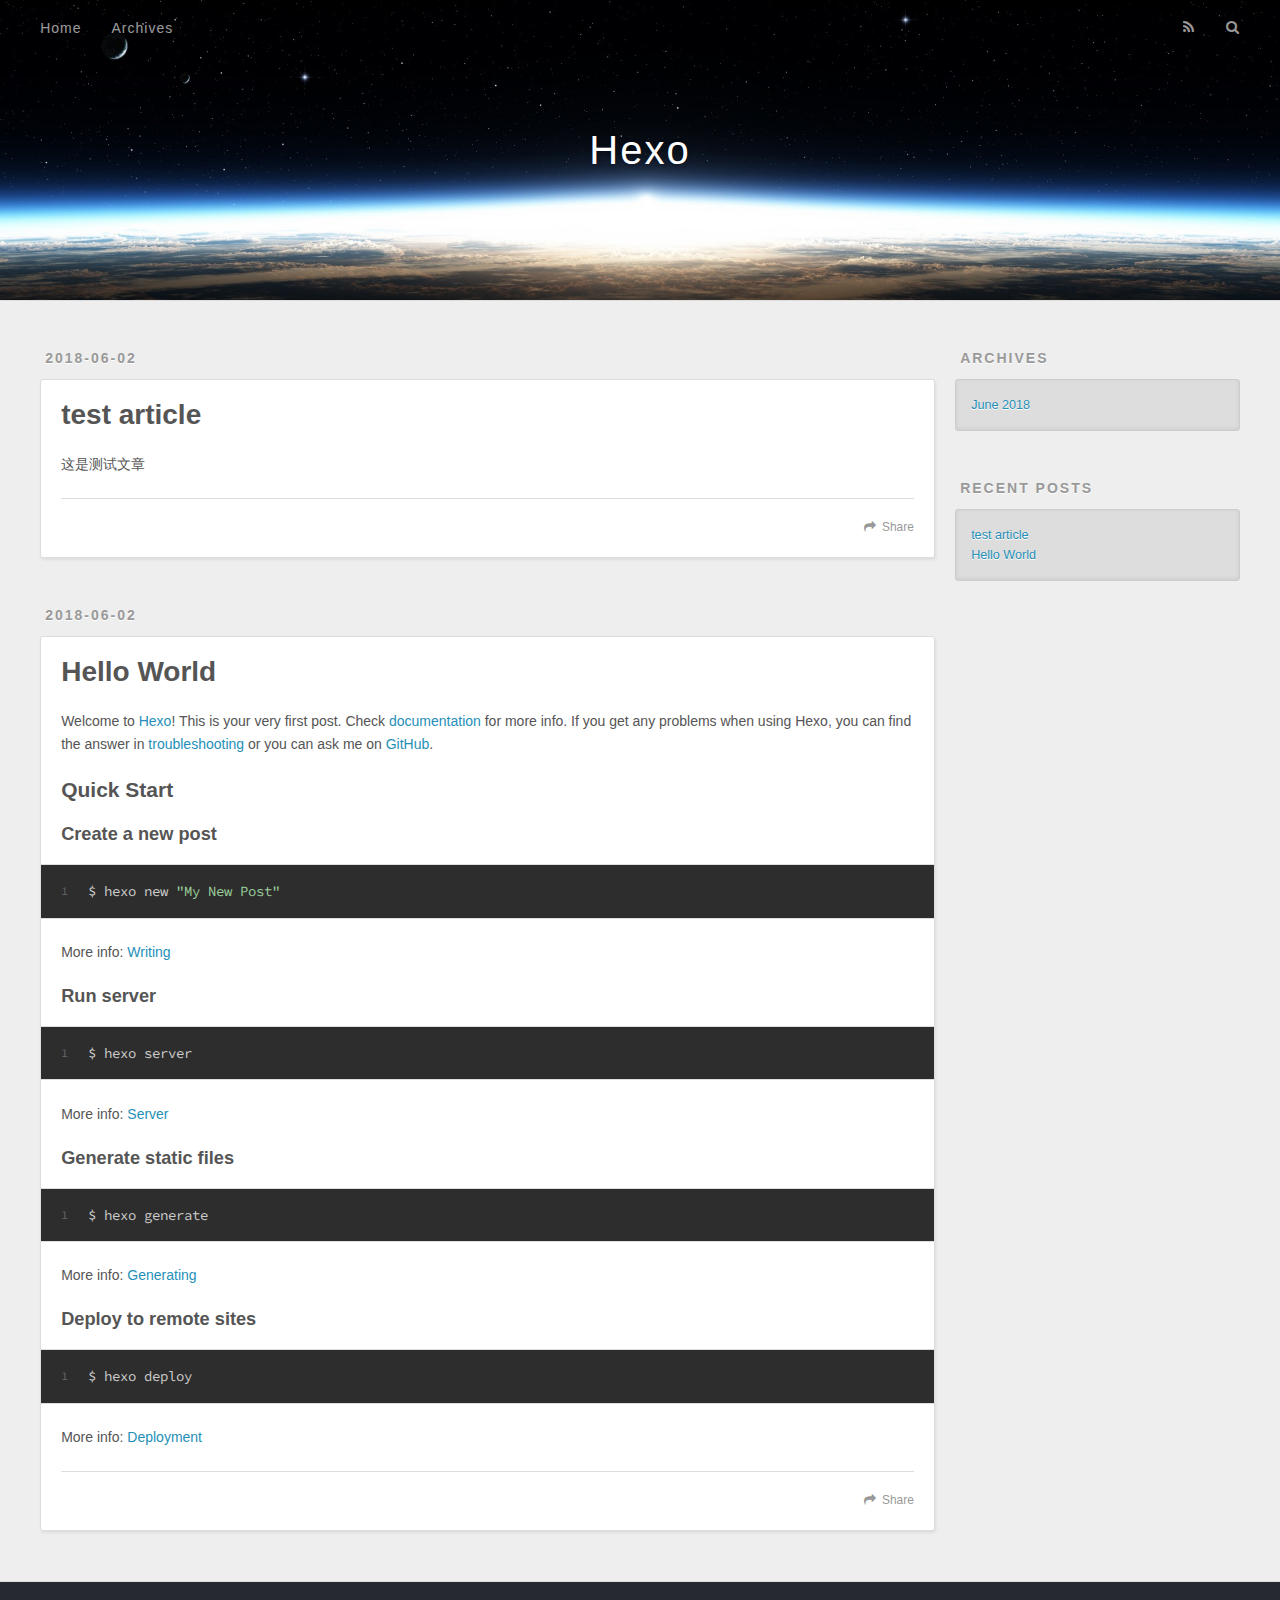
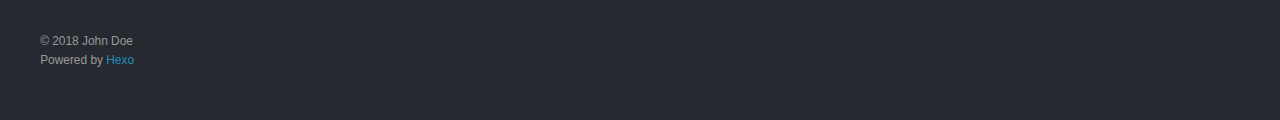
==== commit 780433e7: "Site updated: 2018-06-02 17:36:24" ====
--- a/index.html
+++ b/index.html
@@ -1,490 +1,127 @@
 <!DOCTYPE html>
-
-
-
-  
-
-
-<html class="theme-next muse use-motion" lang="zh-Hans">
+<html>
 <head>
-  <meta charset="UTF-8"/>
-<meta http-equiv="X-UA-Compatible" content="IE=edge" />
-<meta name="viewport" content="width=device-width, initial-scale=1, maximum-scale=1"/>
-<meta name="theme-color" content="#222">
-
-
-
-
-
-
-
-
-
-<meta http-equiv="Cache-Control" content="no-transform" />
-<meta http-equiv="Cache-Control" content="no-siteapp" />
-
-
-
-
-
-
-
-
-
-
-
-
-
-
-
-  
-  
-  <link href="/lib/fancybox/source/jquery.fancybox.css?v=2.1.5" rel="stylesheet" type="text/css" />
-
-
-
-
-  
-  
-  
-  
-
-  
-    
-    
-  
-
-  
-
-  
-
-  
-
-  
-
-  
-    
-    
-    <link href="//fonts.googleapis.com/css?family=Lato:300,300italic,400,400italic,700,700italic&subset=latin,latin-ext" rel="stylesheet" type="text/css">
-  
-
-
-
-
-
-
-<link href="/lib/font-awesome/css/font-awesome.min.css?v=4.6.2" rel="stylesheet" type="text/css" />
-
-<link href="/css/main.css?v=5.1.2" rel="stylesheet" type="text/css" />
-
-
-  <meta name="keywords" content="Hexo, NexT" />
-
-
-
-
-
-
-
-
-  <link rel="shortcut icon" type="image/x-icon" href="/favicon.ico?v=5.1.2" />
-
-
-
-
-
-
-<meta name="description" content="网页描述">
-<meta property="og:type" content="website">
-<meta property="og:title" content="Will的博客">
+  <meta charset="utf-8">
+  
+  <title>Hexo</title>
+  <meta name="viewport" content="width=device-width, initial-scale=1, maximum-scale=1">
+  <meta property="og:type" content="website">
+<meta property="og:title" content="Hexo">
 <meta property="og:url" content="http://yoursite.com/index.html">
-<meta property="og:site_name" content="Will的博客">
-<meta property="og:description" content="网页描述">
-<meta property="og:locale" content="zh-Hans">
+<meta property="og:site_name" content="Hexo">
+<meta property="og:locale" content="default">
 <meta name="twitter:card" content="summary">
-<meta name="twitter:title" content="Will的博客">
-<meta name="twitter:description" content="网页描述">
-
-
-
-<script type="text/javascript" id="hexo.configurations">
-  var NexT = window.NexT || {};
-  var CONFIG = {
-    root: '/',
-    scheme: 'Muse',
-    sidebar: {"position":"left","display":"post","offset":12,"offset_float":12,"b2t":false,"scrollpercent":false,"onmobile":false},
-    fancybox: true,
-    tabs: true,
-    motion: true,
-    duoshuo: {
-      userId: '0',
-      author: '博主'
-    },
-    algolia: {
-      applicationID: '',
-      apiKey: '',
-      indexName: '',
-      hits: {"per_page":10},
-      labels: {"input_placeholder":"Search for Posts","hits_empty":"We didn't find any results for the search: ${query}","hits_stats":"${hits} results found in ${time} ms"}
-    }
-  };
-</script>
-
-
-
-  <link rel="canonical" href="http://yoursite.com/"/>
-
-
-
-
-
-  <title>Will的博客</title>
-  
-
-
-
-
-
-
-
-
-
-
-
-
-
+<meta name="twitter:title" content="Hexo">
+  
+    <link rel="alternate" href="/atom.xml" title="Hexo" type="application/atom+xml">
+  
+  
+    <link rel="icon" href="/favicon.png">
+  
+  
+    <link href="//fonts.googleapis.com/css?family=Source+Code+Pro" rel="stylesheet" type="text/css">
+  
+  <link rel="stylesheet" href="/css/style.css">
+  
 
 </head>
 
-<body itemscope itemtype="http://schema.org/WebPage" lang="zh-Hans">
-
-  
-  
-    
-  
-
-  <div class="container sidebar-position-left 
-   page-home 
- ">
-    <div class="headband"></div>
-
-    <header id="header" class="header" itemscope itemtype="http://schema.org/WPHeader">
-      <div class="header-inner"><div class="site-brand-wrapper">
-  <div class="site-meta ">
-    
-
-    <div class="custom-logo-site-title">
-      <a href="/"  class="brand" rel="start">
-        <span class="logo-line-before"><i></i></span>
-        <span class="site-title">Will的博客</span>
-        <span class="logo-line-after"><i></i></span>
-      </a>
-    </div>
-      
-        <p class="site-subtitle">副标题</p>
-      
-  </div>
-
-  <div class="site-nav-toggle">
-    <button>
-      <span class="btn-bar"></span>
-      <span class="btn-bar"></span>
-      <span class="btn-bar"></span>
-    </button>
-  </div>
-</div>
-
-<nav class="site-nav">
-  
-
-  
-    <ul id="menu" class="menu">
-      
-        
-        <li class="menu-item menu-item-home">
-          <a href="/" rel="section">
-            
-              <i class="menu-item-icon fa fa-fw fa-home"></i> <br />
-            
-            首页
-          </a>
-        </li>
-      
-        
-        <li class="menu-item menu-item-categories">
-          <a href="/categories/" rel="section">
-            
-              <i class="menu-item-icon fa fa-fw fa-th"></i> <br />
-            
-            分类
-          </a>
-        </li>
-      
-        
-        <li class="menu-item menu-item-archives">
-          <a href="/archives/" rel="section">
-            
-              <i class="menu-item-icon fa fa-fw fa-archive"></i> <br />
-            
-            归档
-          </a>
-        </li>
-      
-        
-        <li class="menu-item menu-item-tags">
-          <a href="/tags/" rel="section">
-            
-              <i class="menu-item-icon fa fa-fw fa-tags"></i> <br />
-            
-            标签
-          </a>
-        </li>
-      
-
-      
-    </ul>
-  
-
-  
-</nav>
-
-
-
- </div>
-    </header>
-
-    <main id="main" class="main">
-      <div class="main-inner">
-        <div class="content-wrap">
-          <div id="content" class="content">
-            
-  <section id="posts" class="posts-expand">
-    
-      
-
-  
-
-  
-  
-  
-
-  <article class="post post-type-normal" itemscope itemtype="http://schema.org/Article">
-  
-  
-  
-  <div class="post-block">
-    <link itemprop="mainEntityOfPage" href="http://yoursite.com/2018/06/02/test-article/">
-
-    <span hidden itemprop="author" itemscope itemtype="http://schema.org/Person">
-      <meta itemprop="name" content="Will">
-      <meta itemprop="description" content="">
-      <meta itemprop="image" content="/images/avatar.gif">
-    </span>
-
-    <span hidden itemprop="publisher" itemscope itemtype="http://schema.org/Organization">
-      <meta itemprop="name" content="Will的博客">
-    </span>
-
-    
-      <header class="post-header">
-
-        
-        
-          <h1 class="post-title" itemprop="name headline">
-                
-                <a class="post-title-link" href="/2018/06/02/test-article/" itemprop="url">test article</a></h1>
-        
-
-        <div class="post-meta">
-          <span class="post-time">
-            
-              <span class="post-meta-item-icon">
-                <i class="fa fa-calendar-o"></i>
-              </span>
-              
-                <span class="post-meta-item-text">发表于</span>
-              
-              <time title="创建于" itemprop="dateCreated datePublished" datetime="2018-06-02T14:15:13+08:00">
-                2018-06-02
-              </time>
-            
-
-            
-
-            
-          </span>
-
-          
-
-          
-            
-              <span class="post-comments-count">
-                <span class="post-meta-divider">|</span>
-                <span class="post-meta-item-icon">
-                  <i class="fa fa-comment-o"></i>
-                </span>
-                <a href="/2018/06/02/test-article/#comments" itemprop="discussionUrl">
-                  <span class="post-comments-count ds-thread-count" data-thread-key="2018/06/02/test-article/" itemprop="commentCount"></span>
-                </a>
-              </span>
-            
-          
-
-          
-          
-
-          
-
-          
-
-          
-
-        </div>
+<body>
+  <div id="container">
+    <div id="wrap">
+      <header id="header">
+  <div id="banner"></div>
+  <div id="header-outer" class="outer">
+    <div id="header-title" class="inner">
+      <h1 id="logo-wrap">
+        <a href="/" id="logo">Hexo</a>
+      </h1>
+      
+    </div>
+    <div id="header-inner" class="inner">
+      <nav id="main-nav">
+        <a id="main-nav-toggle" class="nav-icon"></a>
+        
+          <a class="main-nav-link" href="/">Home</a>
+        
+          <a class="main-nav-link" href="/archives">Archives</a>
+        
+      </nav>
+      <nav id="sub-nav">
+        
+          <a id="nav-rss-link" class="nav-icon" href="/atom.xml" title="RSS Feed"></a>
+        
+        <a id="nav-search-btn" class="nav-icon" title="Search"></a>
+      </nav>
+      <div id="search-form-wrap">
+        <form action="//google.com/search" method="get" accept-charset="UTF-8" class="search-form"><input type="search" name="q" class="search-form-input" placeholder="Search"><button type="submit" class="search-form-submit">&#xF002;</button><input type="hidden" name="sitesearch" value="http://yoursite.com"></form>
+      </div>
+    </div>
+  </div>
+</header>
+      <div class="outer">
+        <section id="main">
+  
+    <article id="post-test-article" class="article article-type-post" itemscope itemprop="blogPost">
+  <div class="article-meta">
+    <a href="/2018/06/02/test-article/" class="article-date">
+  <time datetime="2018-06-02T06:15:13.000Z" itemprop="datePublished">2018-06-02</time>
+</a>
+    
+  </div>
+  <div class="article-inner">
+    
+    
+      <header class="article-header">
+        
+  
+    <h1 itemprop="name">
+      <a class="article-title" href="/2018/06/02/test-article/">test article</a>
+    </h1>
+  
+
       </header>
     
-
-    
-    
-    
-    <div class="post-body" itemprop="articleBody">
-
-      
-      
-
-      
-        
-          
-            <p>这是测试文章</p>
-
-          
-        
-      
-    </div>
-    
-    
-    
-
-    
-
-    
-
-    
-
-    <footer class="post-footer">
-      
-
-      
-
-      
-
-      
-      
-        <div class="post-eof"></div>
+    <div class="article-entry" itemprop="articleBody">
+      
+        <p>这是测试文章</p>
+
+      
+    </div>
+    <footer class="article-footer">
+      <a data-url="http://yoursite.com/2018/06/02/test-article/" data-id="cjhx7d7td0002qodckm3ks7hb" class="article-share-link">Share</a>
+      
       
     </footer>
   </div>
   
-  
-  
-  </article>
-
-
-    
-      
-
-  
-
-  
-  
-  
-
-  <article class="post post-type-normal" itemscope itemtype="http://schema.org/Article">
-  
-  
-  
-  <div class="post-block">
-    <link itemprop="mainEntityOfPage" href="http://yoursite.com/2018/06/02/hello-world/">
-
-    <span hidden itemprop="author" itemscope itemtype="http://schema.org/Person">
-      <meta itemprop="name" content="Will">
-      <meta itemprop="description" content="">
-      <meta itemprop="image" content="/images/avatar.gif">
-    </span>
-
-    <span hidden itemprop="publisher" itemscope itemtype="http://schema.org/Organization">
-      <meta itemprop="name" content="Will的博客">
-    </span>
-
-    
-      <header class="post-header">
-
-        
-        
-          <h1 class="post-title" itemprop="name headline">
-                
-                <a class="post-title-link" href="/2018/06/02/hello-world/" itemprop="url">Hello World</a></h1>
-        
-
-        <div class="post-meta">
-          <span class="post-time">
-            
-              <span class="post-meta-item-icon">
-                <i class="fa fa-calendar-o"></i>
-              </span>
-              
-                <span class="post-meta-item-text">发表于</span>
-              
-              <time title="创建于" itemprop="dateCreated datePublished" datetime="2018-06-02T11:31:31+08:00">
-                2018-06-02
-              </time>
-            
-
-            
-
-            
-          </span>
-
-          
-
-          
-            
-              <span class="post-comments-count">
-                <span class="post-meta-divider">|</span>
-                <span class="post-meta-item-icon">
-                  <i class="fa fa-comment-o"></i>
-                </span>
-                <a href="/2018/06/02/hello-world/#comments" itemprop="discussionUrl">
-                  <span class="post-comments-count ds-thread-count" data-thread-key="2018/06/02/hello-world/" itemprop="commentCount"></span>
-                </a>
-              </span>
-            
-          
-
-          
-          
-
-          
-
-          
-
-          
-
-        </div>
+</article>
+
+
+  
+    <article id="post-hello-world" class="article article-type-post" itemscope itemprop="blogPost">
+  <div class="article-meta">
+    <a href="/2018/06/02/hello-world/" class="article-date">
+  <time datetime="2018-06-02T03:31:31.994Z" itemprop="datePublished">2018-06-02</time>
+</a>
+    
+  </div>
+  <div class="article-inner">
+    
+    
+      <header class="article-header">
+        
+  
+    <h1 itemprop="name">
+      <a class="article-title" href="/2018/06/02/hello-world/">Hello World</a>
+    </h1>
+  
+
       </header>
     
-
-    
-    
-    
-    <div class="post-body" itemprop="articleBody">
-
-      
-      
-
-      
-        
-          
-            <p>Welcome to <a href="https://hexo.io/" target="_blank" rel="noopener">Hexo</a>! This is your very first post. Check <a href="https://hexo.io/docs/" target="_blank" rel="noopener">documentation</a> for more info. If you get any problems when using Hexo, you can find the answer in <a href="https://hexo.io/docs/troubleshooting.html" target="_blank" rel="noopener">troubleshooting</a> or you can ask me on <a href="https://github.com/hexojs/hexo/issues" target="_blank" rel="noopener">GitHub</a>.</p>
+    <div class="article-entry" itemprop="articleBody">
+      
+        <p>Welcome to <a href="https://hexo.io/" target="_blank" rel="noopener">Hexo</a>! This is your very first post. Check <a href="https://hexo.io/docs/" target="_blank" rel="noopener">documentation</a> for more info. If you get any problems when using Hexo, you can find the answer in <a href="https://hexo.io/docs/troubleshooting.html" target="_blank" rel="noopener">troubleshooting</a> or you can ask me on <a href="https://github.com/hexojs/hexo/issues" target="_blank" rel="noopener">GitHub</a>.</p>
 <h2 id="Quick-Start"><a href="#Quick-Start" class="headerlink" title="Quick Start"></a>Quick Start</h2><h3 id="Create-a-new-post"><a href="#Create-a-new-post" class="headerlink" title="Create a new post"></a>Create a new post</h3><figure class="highlight bash"><table><tr><td class="gutter"><pre><span class="line">1</span><br></pre></td><td class="code"><pre><span class="line">$ hexo new <span class="string">"My New Post"</span></span><br></pre></td></tr></table></figure>
 <p>More info: <a href="https://hexo.io/docs/writing.html" target="_blank" rel="noopener">Writing</a></p>
 <h3 id="Run-server"><a href="#Run-server" class="headerlink" title="Run server"></a>Run server</h3><figure class="highlight bash"><table><tr><td class="gutter"><pre><span class="line">1</span><br></pre></td><td class="code"><pre><span class="line">$ hexo server</span><br></pre></td></tr></table></figure>
@@ -494,353 +131,92 @@
 <h3 id="Deploy-to-remote-sites"><a href="#Deploy-to-remote-sites" class="headerlink" title="Deploy to remote sites"></a>Deploy to remote sites</h3><figure class="highlight bash"><table><tr><td class="gutter"><pre><span class="line">1</span><br></pre></td><td class="code"><pre><span class="line">$ hexo deploy</span><br></pre></td></tr></table></figure>
 <p>More info: <a href="https://hexo.io/docs/deployment.html" target="_blank" rel="noopener">Deployment</a></p>
 
-          
-        
-      
-    </div>
-    
-    
-    
-
-    
-
-    
-
-    
-
-    <footer class="post-footer">
-      
-
-      
-
-      
-
-      
-      
-        <div class="post-eof"></div>
+      
+    </div>
+    <footer class="article-footer">
+      <a data-url="http://yoursite.com/2018/06/02/hello-world/" data-id="cjhx7d7sz0000qodc7r8699bw" class="article-share-link">Share</a>
+      
       
     </footer>
   </div>
   
-  
-  
-  </article>
-
-
-    
-  </section>
-
-  
-
-
-          </div>
-          
-
-
-          
-
-        </div>
-        
-          
-  
-  <div class="sidebar-toggle">
-    <div class="sidebar-toggle-line-wrap">
-      <span class="sidebar-toggle-line sidebar-toggle-line-first"></span>
-      <span class="sidebar-toggle-line sidebar-toggle-line-middle"></span>
-      <span class="sidebar-toggle-line sidebar-toggle-line-last"></span>
-    </div>
-  </div>
-
-  <aside id="sidebar" class="sidebar">
-    
-    <div class="sidebar-inner">
-
-      
-
-      
-
-      <section class="site-overview sidebar-panel sidebar-panel-active">
-        <div class="site-author motion-element" itemprop="author" itemscope itemtype="http://schema.org/Person">
-          <img class="site-author-image" itemprop="image"
-               src="/images/avatar.gif"
-               alt="Will" />
-          <p class="site-author-name" itemprop="name">Will</p>
-           
-              <p class="site-description motion-element" itemprop="description">网页描述</p>
-          
-        </div>
-        <nav class="site-state motion-element">
-
-          
-            <div class="site-state-item site-state-posts">
-              <a href="/archives/">
-                <span class="site-state-item-count">2</span>
-                <span class="site-state-item-name">日志</span>
-              </a>
-            </div>
-          
-
-          
-
-          
-
-        </nav>
-
-        
-
-        <div class="links-of-author motion-element">
-          
-            
-              <span class="links-of-author-item">
-                <a href="your-github-url" target="_blank" title="GitHub">
-                  
-                    <i class="fa fa-fw fa-github"></i>
-                  
-                    
-                      GitHub
-                    
-                </a>
-              </span>
-            
-              <span class="links-of-author-item">
-                <a href="your-twitter-url" target="_blank" title="Twitter">
-                  
-                    <i class="fa fa-fw fa-twitter"></i>
-                  
-                    
-                      Twitter
-                    
-                </a>
-              </span>
-            
-              <span class="links-of-author-item">
-                <a href="your-weibo-url" target="_blank" title="Weibo">
-                  
-                    <i class="fa fa-fw fa-weibo"></i>
-                  
-                    
-                      Weibo
-                    
-                </a>
-              </span>
-            
-              <span class="links-of-author-item">
-                <a href="your-douban-url" target="_blank" title="DouBan">
-                  
-                    <i class="fa fa-fw fa-globe"></i>
-                  
-                    
-                      DouBan
-                    
-                </a>
-              </span>
-            
-              <span class="links-of-author-item">
-                <a href="your-zhihu-url" target="_blank" title="ZhiHu">
-                  
-                    <i class="fa fa-fw fa-globe"></i>
-                  
-                    
-                      ZhiHu
-                    
-                </a>
-              </span>
-            
-          
-        </div>
-
-        
-        
-
-        
-        
-
-        
-
-
-      </section>
-
-      
-
-      
-
-    </div>
-  </aside>
-
-
+</article>
+
+
+  
+
+</section>
+        
+          <aside id="sidebar">
+  
+    
+
+  
+    
+
+  
+    
+  
+    
+  <div class="widget-wrap">
+    <h3 class="widget-title">Archives</h3>
+    <div class="widget">
+      <ul class="archive-list"><li class="archive-list-item"><a class="archive-list-link" href="/archives/2018/06/">June 2018</a></li></ul>
+    </div>
+  </div>
+
+
+  
+    
+  <div class="widget-wrap">
+    <h3 class="widget-title">Recent Posts</h3>
+    <div class="widget">
+      <ul>
+        
+          <li>
+            <a href="/2018/06/02/test-article/">test article</a>
+          </li>
+        
+          <li>
+            <a href="/2018/06/02/hello-world/">Hello World</a>
+          </li>
+        
+      </ul>
+    </div>
+  </div>
+
+  
+</aside>
         
       </div>
-    </main>
-
-    <footer id="footer" class="footer">
-      <div class="footer-inner">
-        <div class="copyright" >
-  
-  &copy; 
-  <span itemprop="copyrightYear">2018</span>
-  <span class="with-love">
-    <i class="fa fa-heart"></i>
-  </span>
-  <span class="author" itemprop="copyrightHolder">Will</span>
-</div>
-
-
-<div class="powered-by">
-  由 <a class="theme-link" href="https://hexo.io">Hexo</a> 强力驱动
-</div>
-
-<div class="theme-info">
-  主题 -
-  <a class="theme-link" href="https://github.com/iissnan/hexo-theme-next">
-    NexT.Muse
-  </a>
-</div>
-
-
-        
-
-        
-      </div>
-    </footer>
-
-    
-      <div class="back-to-top">
-        <i class="fa fa-arrow-up"></i>
-        
-      </div>
-    
-
-  </div>
-
-  
-
-<script type="text/javascript">
-  if (Object.prototype.toString.call(window.Promise) !== '[object Function]') {
-    window.Promise = null;
-  }
-</script>
-
-
-
-
-
-
-
-
-
-  
-
-
-
-
-
-
-
-
-
-
-
-
-  
-  <script type="text/javascript" src="/lib/jquery/index.js?v=2.1.3"></script>
-
-  
-  <script type="text/javascript" src="/lib/fastclick/lib/fastclick.min.js?v=1.0.6"></script>
-
-  
-  <script type="text/javascript" src="/lib/jquery_lazyload/jquery.lazyload.js?v=1.9.7"></script>
-
-  
-  <script type="text/javascript" src="/lib/velocity/velocity.min.js?v=1.2.1"></script>
-
-  
-  <script type="text/javascript" src="/lib/velocity/velocity.ui.min.js?v=1.2.1"></script>
-
-  
-  <script type="text/javascript" src="/lib/fancybox/source/jquery.fancybox.pack.js?v=2.1.5"></script>
-
-
-  
-
-
-  <script type="text/javascript" src="/js/src/utils.js?v=5.1.2"></script>
-
-  <script type="text/javascript" src="/js/src/motion.js?v=5.1.2"></script>
-
-
-
-  
-  
-
-  
-    <script type="text/javascript" src="/js/src/scrollspy.js?v=5.1.2"></script>
-<script type="text/javascript" src="/js/src/post-details.js?v=5.1.2"></script>
-
-  
-
-  
-
-
-  <script type="text/javascript" src="/js/src/bootstrap.js?v=5.1.2"></script>
-
-
-
-  
-
-  
-    
-  
-
-  <script type="text/javascript">
-    var duoshuoQuery = {short_name:"your-duoshuo-shortname"};
-    (function() {
-      var ds = document.createElement('script');
-      ds.type = 'text/javascript';ds.async = true;
-      ds.id = 'duoshuo-script';
-      ds.src = (document.location.protocol == 'https:' ? 'https:' : 'http:') + '//static.duoshuo.com/embed.js';
-      ds.charset = 'UTF-8';
-      (document.getElementsByTagName('head')[0]
-      || document.getElementsByTagName('body')[0]).appendChild(ds);
-    })();
-  </script>
-
-  
-    
-    
-    <script src="/lib/ua-parser-js/dist/ua-parser.min.js?v=0.7.9"></script>
-    <script src="/js/src/hook-duoshuo.js"></script>
-  
-
-
-
-
-
-
-
-
-
-
-
-
-
-
-  
-
-
-
-
-
-  
-
-  
-
-  
-
-  
-
-  
-
-  
-
+      <footer id="footer">
+  
+  <div class="outer">
+    <div id="footer-info" class="inner">
+      &copy; 2018 John Doe<br>
+      Powered by <a href="http://hexo.io/" target="_blank">Hexo</a>
+    </div>
+  </div>
+</footer>
+    </div>
+    <nav id="mobile-nav">
+  
+    <a href="/" class="mobile-nav-link">Home</a>
+  
+    <a href="/archives" class="mobile-nav-link">Archives</a>
+  
+</nav>
+    
+
+<script src="//ajax.googleapis.com/ajax/libs/jquery/2.0.3/jquery.min.js"></script>
+
+
+  <link rel="stylesheet" href="/fancybox/jquery.fancybox.css">
+  <script src="/fancybox/jquery.fancybox.pack.js"></script>
+
+
+<script src="/js/script.js"></script>
+
+  </div>
 </body>
-</html>
+</html>--- a/css/style.css
+++ b/css/style.css
@@ -0,0 +1,1374 @@
+body {
+  width: 100%;
+}
+body:before,
+body:after {
+  content: "";
+  display: table;
+}
+body:after {
+  clear: both;
+}
+html,
+body,
+div,
+span,
+applet,
+object,
+iframe,
+h1,
+h2,
+h3,
+h4,
+h5,
+h6,
+p,
+blockquote,
+pre,
+a,
+abbr,
+acronym,
+address,
+big,
+cite,
+code,
+del,
+dfn,
+em,
+img,
+ins,
+kbd,
+q,
+s,
+samp,
+small,
+strike,
+strong,
+sub,
+sup,
+tt,
+var,
+dl,
+dt,
+dd,
+ol,
+ul,
+li,
+fieldset,
+form,
+label,
+legend,
+table,
+caption,
+tbody,
+tfoot,
+thead,
+tr,
+th,
+td {
+  margin: 0;
+  padding: 0;
+  border: 0;
+  outline: 0;
+  font-weight: inherit;
+  font-style: inherit;
+  font-family: inherit;
+  font-size: 100%;
+  vertical-align: baseline;
+}
+body {
+  line-height: 1;
+  color: #000;
+  background: #fff;
+}
+ol,
+ul {
+  list-style: none;
+}
+table {
+  border-collapse: separate;
+  border-spacing: 0;
+  vertical-align: middle;
+}
+caption,
+th,
+td {
+  text-align: left;
+  font-weight: normal;
+  vertical-align: middle;
+}
+a img {
+  border: none;
+}
+input,
+button {
+  margin: 0;
+  padding: 0;
+}
+input::-moz-focus-inner,
+button::-moz-focus-inner {
+  border: 0;
+  padding: 0;
+}
+@font-face {
+  font-family: FontAwesome;
+  font-style: normal;
+  font-weight: normal;
+  src: url("fonts/fontawesome-webfont.eot?v=#4.0.3");
+  src: url("fonts/fontawesome-webfont.eot?#iefix&v=#4.0.3") format("embedded-opentype"), url("fonts/fontawesome-webfont.woff?v=#4.0.3") format("woff"), url("fonts/fontawesome-webfont.ttf?v=#4.0.3") format("truetype"), url("fonts/fontawesome-webfont.svg#fontawesomeregular?v=#4.0.3") format("svg");
+}
+html,
+body,
+#container {
+  height: 100%;
+}
+body {
+  background: #eee;
+  font: 14px "Helvetica Neue", Helvetica, Arial, sans-serif;
+  -webkit-text-size-adjust: 100%;
+}
+.outer {
+  max-width: 1220px;
+  margin: 0 auto;
+  padding: 0 20px;
+}
+.outer:before,
+.outer:after {
+  content: "";
+  display: table;
+}
+.outer:after {
+  clear: both;
+}
+.inner {
+  display: inline;
+  float: left;
+  width: 98.33333333333333%;
+  margin: 0 0.833333333333333%;
+}
+.left,
+.alignleft {
+  float: left;
+}
+.right,
+.alignright {
+  float: right;
+}
+.clear {
+  clear: both;
+}
+#container {
+  position: relative;
+}
+.mobile-nav-on {
+  overflow: hidden;
+}
+#wrap {
+  height: 100%;
+  width: 100%;
+  position: absolute;
+  top: 0;
+  left: 0;
+  -webkit-transition: 0.2s ease-out;
+  -moz-transition: 0.2s ease-out;
+  -ms-transition: 0.2s ease-out;
+  transition: 0.2s ease-out;
+  z-index: 1;
+  background: #eee;
+}
+.mobile-nav-on #wrap {
+  left: 280px;
+}
+@media screen and (min-width: 768px) {
+  #main {
+    display: inline;
+    float: left;
+    width: 73.33333333333333%;
+    margin: 0 0.833333333333333%;
+  }
+}
+.article-date,
+.article-category-link,
+.archive-year,
+.widget-title {
+  text-decoration: none;
+  text-transform: uppercase;
+  letter-spacing: 2px;
+  color: #999;
+  margin-bottom: 1em;
+  margin-left: 5px;
+  line-height: 1em;
+  text-shadow: 0 1px #fff;
+  font-weight: bold;
+}
+.article-inner,
+.archive-article-inner {
+  background: #fff;
+  -webkit-box-shadow: 1px 2px 3px #ddd;
+  box-shadow: 1px 2px 3px #ddd;
+  border: 1px solid #ddd;
+  border-radius: 3px;
+}
+.article-entry h1,
+.widget h1 {
+  font-size: 2em;
+}
+.article-entry h2,
+.widget h2 {
+  font-size: 1.5em;
+}
+.article-entry h3,
+.widget h3 {
+  font-size: 1.3em;
+}
+.article-entry h4,
+.widget h4 {
+  font-size: 1.2em;
+}
+.article-entry h5,
+.widget h5 {
+  font-size: 1em;
+}
+.article-entry h6,
+.widget h6 {
+  font-size: 1em;
+  color: #999;
+}
+.article-entry hr,
+.widget hr {
+  border: 1px dashed #ddd;
+}
+.article-entry strong,
+.widget strong {
+  font-weight: bold;
+}
+.article-entry em,
+.widget em,
+.article-entry cite,
+.widget cite {
+  font-style: italic;
+}
+.article-entry sup,
+.widget sup,
+.article-entry sub,
+.widget sub {
+  font-size: 0.75em;
+  line-height: 0;
+  position: relative;
+  vertical-align: baseline;
+}
+.article-entry sup,
+.widget sup {
+  top: -0.5em;
+}
+.article-entry sub,
+.widget sub {
+  bottom: -0.2em;
+}
+.article-entry small,
+.widget small {
+  font-size: 0.85em;
+}
+.article-entry acronym,
+.widget acronym,
+.article-entry abbr,
+.widget abbr {
+  border-bottom: 1px dotted;
+}
+.article-entry ul,
+.widget ul,
+.article-entry ol,
+.widget ol,
+.article-entry dl,
+.widget dl {
+  margin: 0 20px;
+  line-height: 1.6em;
+}
+.article-entry ul ul,
+.widget ul ul,
+.article-entry ol ul,
+.widget ol ul,
+.article-entry ul ol,
+.widget ul ol,
+.article-entry ol ol,
+.widget ol ol {
+  margin-top: 0;
+  margin-bottom: 0;
+}
+.article-entry ul,
+.widget ul {
+  list-style: disc;
+}
+.article-entry ol,
+.widget ol {
+  list-style: decimal;
+}
+.article-entry dt,
+.widget dt {
+  font-weight: bold;
+}
+#header {
+  height: 300px;
+  position: relative;
+  border-bottom: 1px solid #ddd;
+}
+#header:before,
+#header:after {
+  content: "";
+  position: absolute;
+  left: 0;
+  right: 0;
+  height: 40px;
+}
+#header:before {
+  top: 0;
+  background: -webkit-linear-gradient(rgba(0,0,0,0.2), transparent);
+  background: -moz-linear-gradient(rgba(0,0,0,0.2), transparent);
+  background: -ms-linear-gradient(rgba(0,0,0,0.2), transparent);
+  background: linear-gradient(rgba(0,0,0,0.2), transparent);
+}
+#header:after {
+  bottom: 0;
+  background: -webkit-linear-gradient(transparent, rgba(0,0,0,0.2));
+  background: -moz-linear-gradient(transparent, rgba(0,0,0,0.2));
+  background: -ms-linear-gradient(transparent, rgba(0,0,0,0.2));
+  background: linear-gradient(transparent, rgba(0,0,0,0.2));
+}
+#header-outer {
+  height: 100%;
+  position: relative;
+}
+#header-inner {
+  position: relative;
+  overflow: hidden;
+}
+#banner {
+  position: absolute;
+  top: 0;
+  left: 0;
+  width: 100%;
+  height: 100%;
+  background: url("images/banner.jpg") center #000;
+  -webkit-background-size: cover;
+  -moz-background-size: cover;
+  background-size: cover;
+  z-index: -1;
+}
+#header-title {
+  text-align: center;
+  height: 40px;
+  position: absolute;
+  top: 50%;
+  left: 0;
+  margin-top: -20px;
+}
+#logo,
+#subtitle {
+  text-decoration: none;
+  color: #fff;
+  font-weight: 300;
+  text-shadow: 0 1px 4px rgba(0,0,0,0.3);
+}
+#logo {
+  font-size: 40px;
+  line-height: 40px;
+  letter-spacing: 2px;
+}
+#subtitle {
+  font-size: 16px;
+  line-height: 16px;
+  letter-spacing: 1px;
+}
+#subtitle-wrap {
+  margin-top: 16px;
+}
+#main-nav {
+  float: left;
+  margin-left: -15px;
+}
+.nav-icon,
+.main-nav-link {
+  float: left;
+  color: #fff;
+  opacity: 0.6;
+  text-decoration: none;
+  text-shadow: 0 1px rgba(0,0,0,0.2);
+  -webkit-transition: opacity 0.2s;
+  -moz-transition: opacity 0.2s;
+  -ms-transition: opacity 0.2s;
+  transition: opacity 0.2s;
+  display: block;
+  padding: 20px 15px;
+}
+.nav-icon:hover,
+.main-nav-link:hover {
+  opacity: 1;
+}
+.nav-icon {
+  font-family: FontAwesome;
+  text-align: center;
+  font-size: 14px;
+  width: 14px;
+  height: 14px;
+  padding: 20px 15px;
+  position: relative;
+  cursor: pointer;
+}
+.main-nav-link {
+  font-weight: 300;
+  letter-spacing: 1px;
+}
+@media screen and (max-width: 479px) {
+  .main-nav-link {
+    display: none;
+  }
+}
+#main-nav-toggle {
+  display: none;
+}
+#main-nav-toggle:before {
+  content: "\f0c9";
+}
+@media screen and (max-width: 479px) {
+  #main-nav-toggle {
+    display: block;
+  }
+}
+#sub-nav {
+  float: right;
+  margin-right: -15px;
+}
+#nav-rss-link:before {
+  content: "\f09e";
+}
+#nav-search-btn:before {
+  content: "\f002";
+}
+#search-form-wrap {
+  position: absolute;
+  top: 15px;
+  width: 150px;
+  height: 30px;
+  right: -150px;
+  opacity: 0;
+  -webkit-transition: 0.2s ease-out;
+  -moz-transition: 0.2s ease-out;
+  -ms-transition: 0.2s ease-out;
+  transition: 0.2s ease-out;
+}
+#search-form-wrap.on {
+  opacity: 1;
+  right: 0;
+}
+@media screen and (max-width: 479px) {
+  #search-form-wrap {
+    width: 100%;
+    right: -100%;
+  }
+}
+.search-form {
+  position: absolute;
+  top: 0;
+  left: 0;
+  right: 0;
+  background: #fff;
+  padding: 5px 15px;
+  border-radius: 15px;
+  -webkit-box-shadow: 0 0 10px rgba(0,0,0,0.3);
+  box-shadow: 0 0 10px rgba(0,0,0,0.3);
+}
+.search-form-input {
+  border: none;
+  background: none;
+  color: #555;
+  width: 100%;
+  font: 13px "Helvetica Neue", Helvetica, Arial, sans-serif;
+  outline: none;
+}
+.search-form-input::-webkit-search-results-decoration,
+.search-form-input::-webkit-search-cancel-button {
+  -webkit-appearance: none;
+}
+.search-form-submit {
+  position: absolute;
+  top: 50%;
+  right: 10px;
+  margin-top: -7px;
+  font: 13px FontAwesome;
+  border: none;
+  background: none;
+  color: #bbb;
+  cursor: pointer;
+}
+.search-form-submit:hover,
+.search-form-submit:focus {
+  color: #777;
+}
+.article {
+  margin: 50px 0;
+}
+.article-inner {
+  overflow: hidden;
+}
+.article-meta:before,
+.article-meta:after {
+  content: "";
+  display: table;
+}
+.article-meta:after {
+  clear: both;
+}
+.article-date {
+  float: left;
+}
+.article-category {
+  float: left;
+  line-height: 1em;
+  color: #ccc;
+  text-shadow: 0 1px #fff;
+  margin-left: 8px;
+}
+.article-category:before {
+  content: "\2022";
+}
+.article-category-link {
+  margin: 0 12px 1em;
+}
+.article-header {
+  padding: 20px 20px 0;
+}
+.article-title {
+  text-decoration: none;
+  font-size: 2em;
+  font-weight: bold;
+  color: #555;
+  line-height: 1.1em;
+  -webkit-transition: color 0.2s;
+  -moz-transition: color 0.2s;
+  -ms-transition: color 0.2s;
+  transition: color 0.2s;
+}
+a.article-title:hover {
+  color: #258fb8;
+}
+.article-entry {
+  color: #555;
+  padding: 0 20px;
+}
+.article-entry:before,
+.article-entry:after {
+  content: "";
+  display: table;
+}
+.article-entry:after {
+  clear: both;
+}
+.article-entry p,
+.article-entry table {
+  line-height: 1.6em;
+  margin: 1.6em 0;
+}
+.article-entry h1,
+.article-entry h2,
+.article-entry h3,
+.article-entry h4,
+.article-entry h5,
+.article-entry h6 {
+  font-weight: bold;
+}
+.article-entry h1,
+.article-entry h2,
+.article-entry h3,
+.article-entry h4,
+.article-entry h5,
+.article-entry h6 {
+  line-height: 1.1em;
+  margin: 1.1em 0;
+}
+.article-entry a {
+  color: #258fb8;
+  text-decoration: none;
+}
+.article-entry a:hover {
+  text-decoration: underline;
+}
+.article-entry ul,
+.article-entry ol,
+.article-entry dl {
+  margin-top: 1.6em;
+  margin-bottom: 1.6em;
+}
+.article-entry img,
+.article-entry video {
+  max-width: 100%;
+  height: auto;
+  display: block;
+  margin: auto;
+}
+.article-entry iframe {
+  border: none;
+}
+.article-entry table {
+  width: 100%;
+  border-collapse: collapse;
+  border-spacing: 0;
+}
+.article-entry th {
+  font-weight: bold;
+  border-bottom: 3px solid #ddd;
+  padding-bottom: 0.5em;
+}
+.article-entry td {
+  border-bottom: 1px solid #ddd;
+  padding: 10px 0;
+}
+.article-entry blockquote {
+  font-family: Georgia, "Times New Roman", serif;
+  font-size: 1.4em;
+  margin: 1.6em 20px;
+  text-align: center;
+}
+.article-entry blockquote footer {
+  font-size: 14px;
+  margin: 1.6em 0;
+  font-family: "Helvetica Neue", Helvetica, Arial, sans-serif;
+}
+.article-entry blockquote footer cite:before {
+  content: "—";
+  padding: 0 0.5em;
+}
+.article-entry .pullquote {
+  text-align: left;
+  width: 45%;
+  margin: 0;
+}
+.article-entry .pullquote.left {
+  margin-left: 0.5em;
+  margin-right: 1em;
+}
+.article-entry .pullquote.right {
+  margin-right: 0.5em;
+  margin-left: 1em;
+}
+.article-entry .caption {
+  color: #999;
+  display: block;
+  font-size: 0.9em;
+  margin-top: 0.5em;
+  position: relative;
+  text-align: center;
+}
+.article-entry .video-container {
+  position: relative;
+  padding-top: 56.25%;
+  height: 0;
+  overflow: hidden;
+}
+.article-entry .video-container iframe,
+.article-entry .video-container object,
+.article-entry .video-container embed {
+  position: absolute;
+  top: 0;
+  left: 0;
+  width: 100%;
+  height: 100%;
+  margin-top: 0;
+}
+.article-more-link a {
+  display: inline-block;
+  line-height: 1em;
+  padding: 6px 15px;
+  border-radius: 15px;
+  background: #eee;
+  color: #999;
+  text-shadow: 0 1px #fff;
+  text-decoration: none;
+}
+.article-more-link a:hover {
+  background: #258fb8;
+  color: #fff;
+  text-decoration: none;
+  text-shadow: 0 1px #1e7293;
+}
+.article-footer {
+  font-size: 0.85em;
+  line-height: 1.6em;
+  border-top: 1px solid #ddd;
+  padding-top: 1.6em;
+  margin: 0 20px 20px;
+}
+.article-footer:before,
+.article-footer:after {
+  content: "";
+  display: table;
+}
+.article-footer:after {
+  clear: both;
+}
+.article-footer a {
+  color: #999;
+  text-decoration: none;
+}
+.article-footer a:hover {
+  color: #555;
+}
+.article-tag-list-item {
+  float: left;
+  margin-right: 10px;
+}
+.article-tag-list-link:before {
+  content: "#";
+}
+.article-comment-link {
+  float: right;
+}
+.article-comment-link:before {
+  content: "\f075";
+  font-family: FontAwesome;
+  padding-right: 8px;
+}
+.article-share-link {
+  cursor: pointer;
+  float: right;
+  margin-left: 20px;
+}
+.article-share-link:before {
+  content: "\f064";
+  font-family: FontAwesome;
+  padding-right: 6px;
+}
+#article-nav {
+  position: relative;
+}
+#article-nav:before,
+#article-nav:after {
+  content: "";
+  display: table;
+}
+#article-nav:after {
+  clear: both;
+}
+@media screen and (min-width: 768px) {
+  #article-nav {
+    margin: 50px 0;
+  }
+  #article-nav:before {
+    width: 8px;
+    height: 8px;
+    position: absolute;
+    top: 50%;
+    left: 50%;
+    margin-top: -4px;
+    margin-left: -4px;
+    content: "";
+    border-radius: 50%;
+    background: #ddd;
+    -webkit-box-shadow: 0 1px 2px #fff;
+    box-shadow: 0 1px 2px #fff;
+  }
+}
+.article-nav-link-wrap {
+  text-decoration: none;
+  text-shadow: 0 1px #fff;
+  color: #999;
+  -webkit-box-sizing: border-box;
+  -moz-box-sizing: border-box;
+  box-sizing: border-box;
+  margin-top: 50px;
+  text-align: center;
+  display: block;
+}
+.article-nav-link-wrap:hover {
+  color: #555;
+}
+@media screen and (min-width: 768px) {
+  .article-nav-link-wrap {
+    width: 50%;
+    margin-top: 0;
+  }
+}
+@media screen and (min-width: 768px) {
+  #article-nav-newer {
+    float: left;
+    text-align: right;
+    padding-right: 20px;
+  }
+}
+@media screen and (min-width: 768px) {
+  #article-nav-older {
+    float: right;
+    text-align: left;
+    padding-left: 20px;
+  }
+}
+.article-nav-caption {
+  text-transform: uppercase;
+  letter-spacing: 2px;
+  color: #ddd;
+  line-height: 1em;
+  font-weight: bold;
+}
+#article-nav-newer .article-nav-caption {
+  margin-right: -2px;
+}
+.article-nav-title {
+  font-size: 0.85em;
+  line-height: 1.6em;
+  margin-top: 0.5em;
+}
+.article-share-box {
+  position: absolute;
+  display: none;
+  background: #fff;
+  -webkit-box-shadow: 1px 2px 10px rgba(0,0,0,0.2);
+  box-shadow: 1px 2px 10px rgba(0,0,0,0.2);
+  border-radius: 3px;
+  margin-left: -145px;
+  overflow: hidden;
+  z-index: 1;
+}
+.article-share-box.on {
+  display: block;
+}
+.article-share-input {
+  width: 100%;
+  background: none;
+  -webkit-box-sizing: border-box;
+  -moz-box-sizing: border-box;
+  box-sizing: border-box;
+  font: 14px "Helvetica Neue", Helvetica, Arial, sans-serif;
+  padding: 0 15px;
+  color: #555;
+  outline: none;
+  border: 1px solid #ddd;
+  border-radius: 3px 3px 0 0;
+  height: 36px;
+  line-height: 36px;
+}
+.article-share-links {
+  background: #eee;
+}
+.article-share-links:before,
+.article-share-links:after {
+  content: "";
+  display: table;
+}
+.article-share-links:after {
+  clear: both;
+}
+.article-share-twitter,
+.article-share-facebook,
+.article-share-pinterest,
+.article-share-google {
+  width: 50px;
+  height: 36px;
+  display: block;
+  float: left;
+  position: relative;
+  color: #999;
+  text-shadow: 0 1px #fff;
+}
+.article-share-twitter:before,
+.article-share-facebook:before,
+.article-share-pinterest:before,
+.article-share-google:before {
+  font-size: 20px;
+  font-family: FontAwesome;
+  width: 20px;
+  height: 20px;
+  position: absolute;
+  top: 50%;
+  left: 50%;
+  margin-top: -10px;
+  margin-left: -10px;
+  text-align: center;
+}
+.article-share-twitter:hover,
+.article-share-facebook:hover,
+.article-share-pinterest:hover,
+.article-share-google:hover {
+  color: #fff;
+}
+.article-share-twitter:before {
+  content: "\f099";
+}
+.article-share-twitter:hover {
+  background: #00aced;
+  text-shadow: 0 1px #008abe;
+}
+.article-share-facebook:before {
+  content: "\f09a";
+}
+.article-share-facebook:hover {
+  background: #3b5998;
+  text-shadow: 0 1px #2f477a;
+}
+.article-share-pinterest:before {
+  content: "\f0d2";
+}
+.article-share-pinterest:hover {
+  background: #cb2027;
+  text-shadow: 0 1px #a21a1f;
+}
+.article-share-google:before {
+  content: "\f0d5";
+}
+.article-share-google:hover {
+  background: #dd4b39;
+  text-shadow: 0 1px #be3221;
+}
+.article-gallery {
+  background: #000;
+  position: relative;
+}
+.article-gallery-photos {
+  position: relative;
+  overflow: hidden;
+}
+.article-gallery-img {
+  display: none;
+  max-width: 100%;
+}
+.article-gallery-img:first-child {
+  display: block;
+}
+.article-gallery-img.loaded {
+  position: absolute;
+  display: block;
+}
+.article-gallery-img img {
+  display: block;
+  max-width: 100%;
+  margin: 0 auto;
+}
+#comments {
+  background: #fff;
+  -webkit-box-shadow: 1px 2px 3px #ddd;
+  box-shadow: 1px 2px 3px #ddd;
+  padding: 20px;
+  border: 1px solid #ddd;
+  border-radius: 3px;
+  margin: 50px 0;
+}
+#comments a {
+  color: #258fb8;
+}
+.archives-wrap {
+  margin: 50px 0;
+}
+.archives:before,
+.archives:after {
+  content: "";
+  display: table;
+}
+.archives:after {
+  clear: both;
+}
+.archive-year-wrap {
+  margin-bottom: 1em;
+}
+.archives {
+  -webkit-column-gap: 10px;
+  -moz-column-gap: 10px;
+  column-gap: 10px;
+}
+@media screen and (min-width: 480px) and (max-width: 767px) {
+  .archives {
+    -webkit-column-count: 2;
+    -moz-column-count: 2;
+    column-count: 2;
+  }
+}
+@media screen and (min-width: 768px) {
+  .archives {
+    -webkit-column-count: 3;
+    -moz-column-count: 3;
+    column-count: 3;
+  }
+}
+.archive-article {
+  -webkit-column-break-inside: avoid;
+  page-break-inside: avoid;
+  overflow: hidden;
+  break-inside: avoid-column;
+}
+.archive-article-inner {
+  padding: 10px;
+  margin-bottom: 15px;
+}
+.archive-article-title {
+  text-decoration: none;
+  font-weight: bold;
+  color: #555;
+  -webkit-transition: color 0.2s;
+  -moz-transition: color 0.2s;
+  -ms-transition: color 0.2s;
+  transition: color 0.2s;
+  line-height: 1.6em;
+}
+.archive-article-title:hover {
+  color: #258fb8;
+}
+.archive-article-footer {
+  margin-top: 1em;
+}
+.archive-article-date {
+  color: #999;
+  text-decoration: none;
+  font-size: 0.85em;
+  line-height: 1em;
+  margin-bottom: 0.5em;
+  display: block;
+}
+#page-nav {
+  margin: 50px auto;
+  background: #fff;
+  -webkit-box-shadow: 1px 2px 3px #ddd;
+  box-shadow: 1px 2px 3px #ddd;
+  border: 1px solid #ddd;
+  border-radius: 3px;
+  text-align: center;
+  color: #999;
+  overflow: hidden;
+}
+#page-nav:before,
+#page-nav:after {
+  content: "";
+  display: table;
+}
+#page-nav:after {
+  clear: both;
+}
+#page-nav a,
+#page-nav span {
+  padding: 10px 20px;
+  line-height: 1;
+  height: 2ex;
+}
+#page-nav a {
+  color: #999;
+  text-decoration: none;
+}
+#page-nav a:hover {
+  background: #999;
+  color: #fff;
+}
+#page-nav .prev {
+  float: left;
+}
+#page-nav .next {
+  float: right;
+}
+#page-nav .page-number {
+  display: inline-block;
+}
+@media screen and (max-width: 479px) {
+  #page-nav .page-number {
+    display: none;
+  }
+}
+#page-nav .current {
+  color: #555;
+  font-weight: bold;
+}
+#page-nav .space {
+  color: #ddd;
+}
+#footer {
+  background: #262a30;
+  padding: 50px 0;
+  border-top: 1px solid #ddd;
+  color: #999;
+}
+#footer a {
+  color: #258fb8;
+  text-decoration: none;
+}
+#footer a:hover {
+  text-decoration: underline;
+}
+#footer-info {
+  line-height: 1.6em;
+  font-size: 0.85em;
+}
+.article-entry pre,
+.article-entry .highlight {
+  background: #2d2d2d;
+  margin: 0 -20px;
+  padding: 15px 20px;
+  border-style: solid;
+  border-color: #ddd;
+  border-width: 1px 0;
+  overflow: auto;
+  color: #ccc;
+  line-height: 22.400000000000002px;
+}
+.article-entry .highlight .gutter pre,
+.article-entry .gist .gist-file .gist-data .line-numbers {
+  color: #666;
+  font-size: 0.85em;
+}
+.article-entry pre,
+.article-entry code {
+  font-family: "Source Code Pro", Consolas, Monaco, Menlo, Consolas, monospace;
+}
+.article-entry code {
+  background: #eee;
+  text-shadow: 0 1px #fff;
+  padding: 0 0.3em;
+}
+.article-entry pre code {
+  background: none;
+  text-shadow: none;
+  padding: 0;
+}
+.article-entry .highlight pre {
+  border: none;
+  margin: 0;
+  padding: 0;
+}
+.article-entry .highlight table {
+  margin: 0;
+  width: auto;
+}
+.article-entry .highlight td {
+  border: none;
+  padding: 0;
+}
+.article-entry .highlight figcaption {
+  font-size: 0.85em;
+  color: #999;
+  line-height: 1em;
+  margin-bottom: 1em;
+}
+.article-entry .highlight figcaption:before,
+.article-entry .highlight figcaption:after {
+  content: "";
+  display: table;
+}
+.article-entry .highlight figcaption:after {
+  clear: both;
+}
+.article-entry .highlight figcaption a {
+  float: right;
+}
+.article-entry .highlight .gutter pre {
+  text-align: right;
+  padding-right: 20px;
+}
+.article-entry .highlight .line {
+  height: 22.400000000000002px;
+}
+.article-entry .highlight .line.marked {
+  background: #515151;
+}
+.article-entry .gist {
+  margin: 0 -20px;
+  border-style: solid;
+  border-color: #ddd;
+  border-width: 1px 0;
+  background: #2d2d2d;
+  padding: 15px 20px 15px 0;
+}
+.article-entry .gist .gist-file {
+  border: none;
+  font-family: "Source Code Pro", Consolas, Monaco, Menlo, Consolas, monospace;
+  margin: 0;
+}
+.article-entry .gist .gist-file .gist-data {
+  background: none;
+  border: none;
+}
+.article-entry .gist .gist-file .gist-data .line-numbers {
+  background: none;
+  border: none;
+  padding: 0 20px 0 0;
+}
+.article-entry .gist .gist-file .gist-data .line-data {
+  padding: 0 !important;
+}
+.article-entry .gist .gist-file .highlight {
+  margin: 0;
+  padding: 0;
+  border: none;
+}
+.article-entry .gist .gist-file .gist-meta {
+  background: #2d2d2d;
+  color: #999;
+  font: 0.85em "Helvetica Neue", Helvetica, Arial, sans-serif;
+  text-shadow: 0 0;
+  padding: 0;
+  margin-top: 1em;
+  margin-left: 20px;
+}
+.article-entry .gist .gist-file .gist-meta a {
+  color: #258fb8;
+  font-weight: normal;
+}
+.article-entry .gist .gist-file .gist-meta a:hover {
+  text-decoration: underline;
+}
+pre .comment,
+pre .title {
+  color: #999;
+}
+pre .variable,
+pre .attribute,
+pre .tag,
+pre .regexp,
+pre .ruby .constant,
+pre .xml .tag .title,
+pre .xml .pi,
+pre .xml .doctype,
+pre .html .doctype,
+pre .css .id,
+pre .css .class,
+pre .css .pseudo {
+  color: #f2777a;
+}
+pre .number,
+pre .preprocessor,
+pre .built_in,
+pre .literal,
+pre .params,
+pre .constant {
+  color: #f99157;
+}
+pre .class,
+pre .ruby .class .title,
+pre .css .rules .attribute {
+  color: #9c9;
+}
+pre .string,
+pre .value,
+pre .inheritance,
+pre .header,
+pre .ruby .symbol,
+pre .xml .cdata {
+  color: #9c9;
+}
+pre .css .hexcolor {
+  color: #6cc;
+}
+pre .function,
+pre .python .decorator,
+pre .python .title,
+pre .ruby .function .title,
+pre .ruby .title .keyword,
+pre .perl .sub,
+pre .javascript .title,
+pre .coffeescript .title {
+  color: #69c;
+}
+pre .keyword,
+pre .javascript .function {
+  color: #c9c;
+}
+@media screen and (max-width: 479px) {
+  #mobile-nav {
+    position: absolute;
+    top: 0;
+    left: 0;
+    width: 280px;
+    height: 100%;
+    background: #191919;
+    border-right: 1px solid #fff;
+  }
+}
+@media screen and (max-width: 479px) {
+  .mobile-nav-link {
+    display: block;
+    color: #999;
+    text-decoration: none;
+    padding: 15px 20px;
+    font-weight: bold;
+  }
+  .mobile-nav-link:hover {
+    color: #fff;
+  }
+}
+@media screen and (min-width: 768px) {
+  #sidebar {
+    display: inline;
+    float: left;
+    width: 23.333333333333332%;
+    margin: 0 0.833333333333333%;
+  }
+}
+.widget-wrap {
+  margin: 50px 0;
+}
+.widget {
+  color: #777;
+  text-shadow: 0 1px #fff;
+  background: #ddd;
+  -webkit-box-shadow: 0 -1px 4px #ccc inset;
+  box-shadow: 0 -1px 4px #ccc inset;
+  border: 1px solid #ccc;
+  padding: 15px;
+  border-radius: 3px;
+}
+.widget a {
+  color: #258fb8;
+  text-decoration: none;
+}
+.widget a:hover {
+  text-decoration: underline;
+}
+.widget ul ul,
+.widget ol ul,
+.widget dl ul,
+.widget ul ol,
+.widget ol ol,
+.widget dl ol,
+.widget ul dl,
+.widget ol dl,
+.widget dl dl {
+  margin-left: 15px;
+  list-style: disc;
+}
+.widget {
+  line-height: 1.6em;
+  word-wrap: break-word;
+  font-size: 0.9em;
+}
+.widget ul,
+.widget ol {
+  list-style: none;
+  margin: 0;
+}
+.widget ul ul,
+.widget ol ul,
+.widget ul ol,
+.widget ol ol {
+  margin: 0 20px;
+}
+.widget ul ul,
+.widget ol ul {
+  list-style: disc;
+}
+.widget ul ol,
+.widget ol ol {
+  list-style: decimal;
+}
+.category-list-count,
+.tag-list-count,
+.archive-list-count {
+  padding-left: 5px;
+  color: #999;
+  font-size: 0.85em;
+}
+.category-list-count:before,
+.tag-list-count:before,
+.archive-list-count:before {
+  content: "(";
+}
+.category-list-count:after,
+.tag-list-count:after,
+.archive-list-count:after {
+  content: ")";
+}
+.tagcloud a {
+  margin-right: 5px;
+  display: inline-block;
+}
